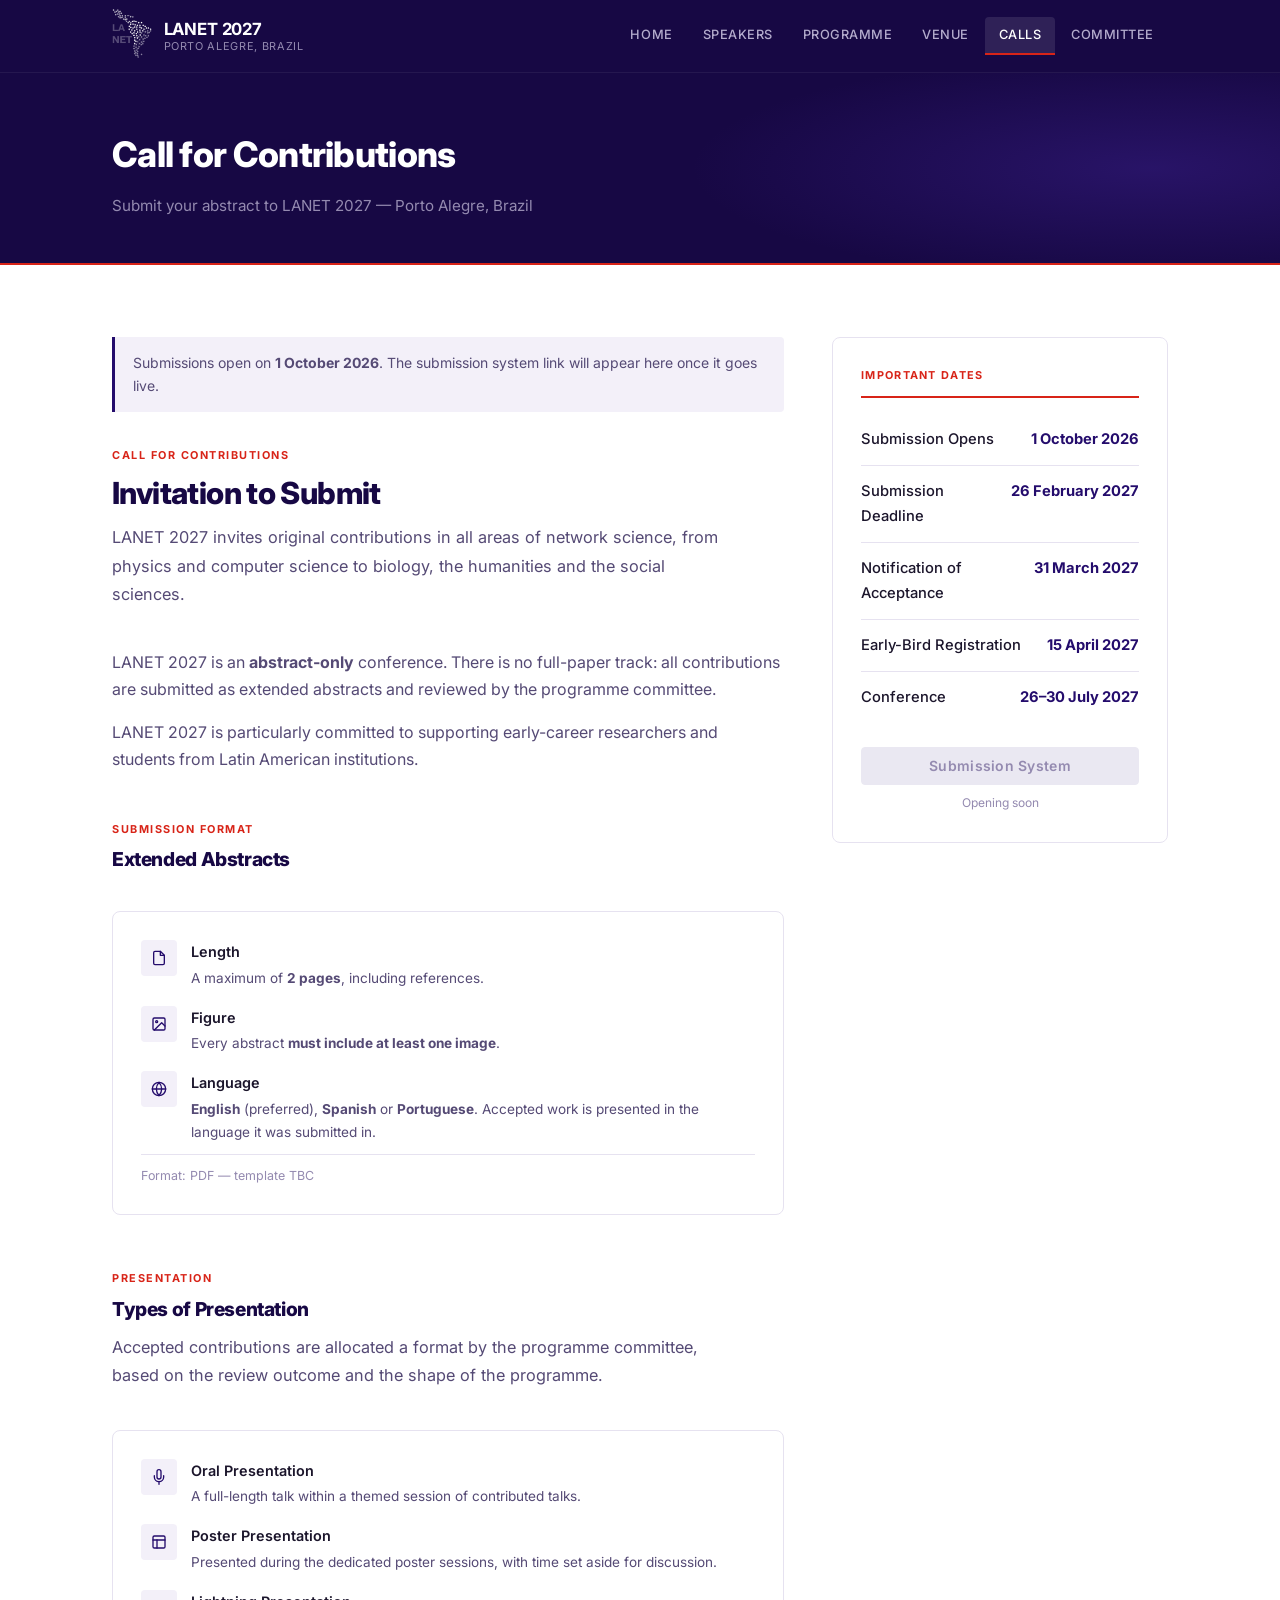
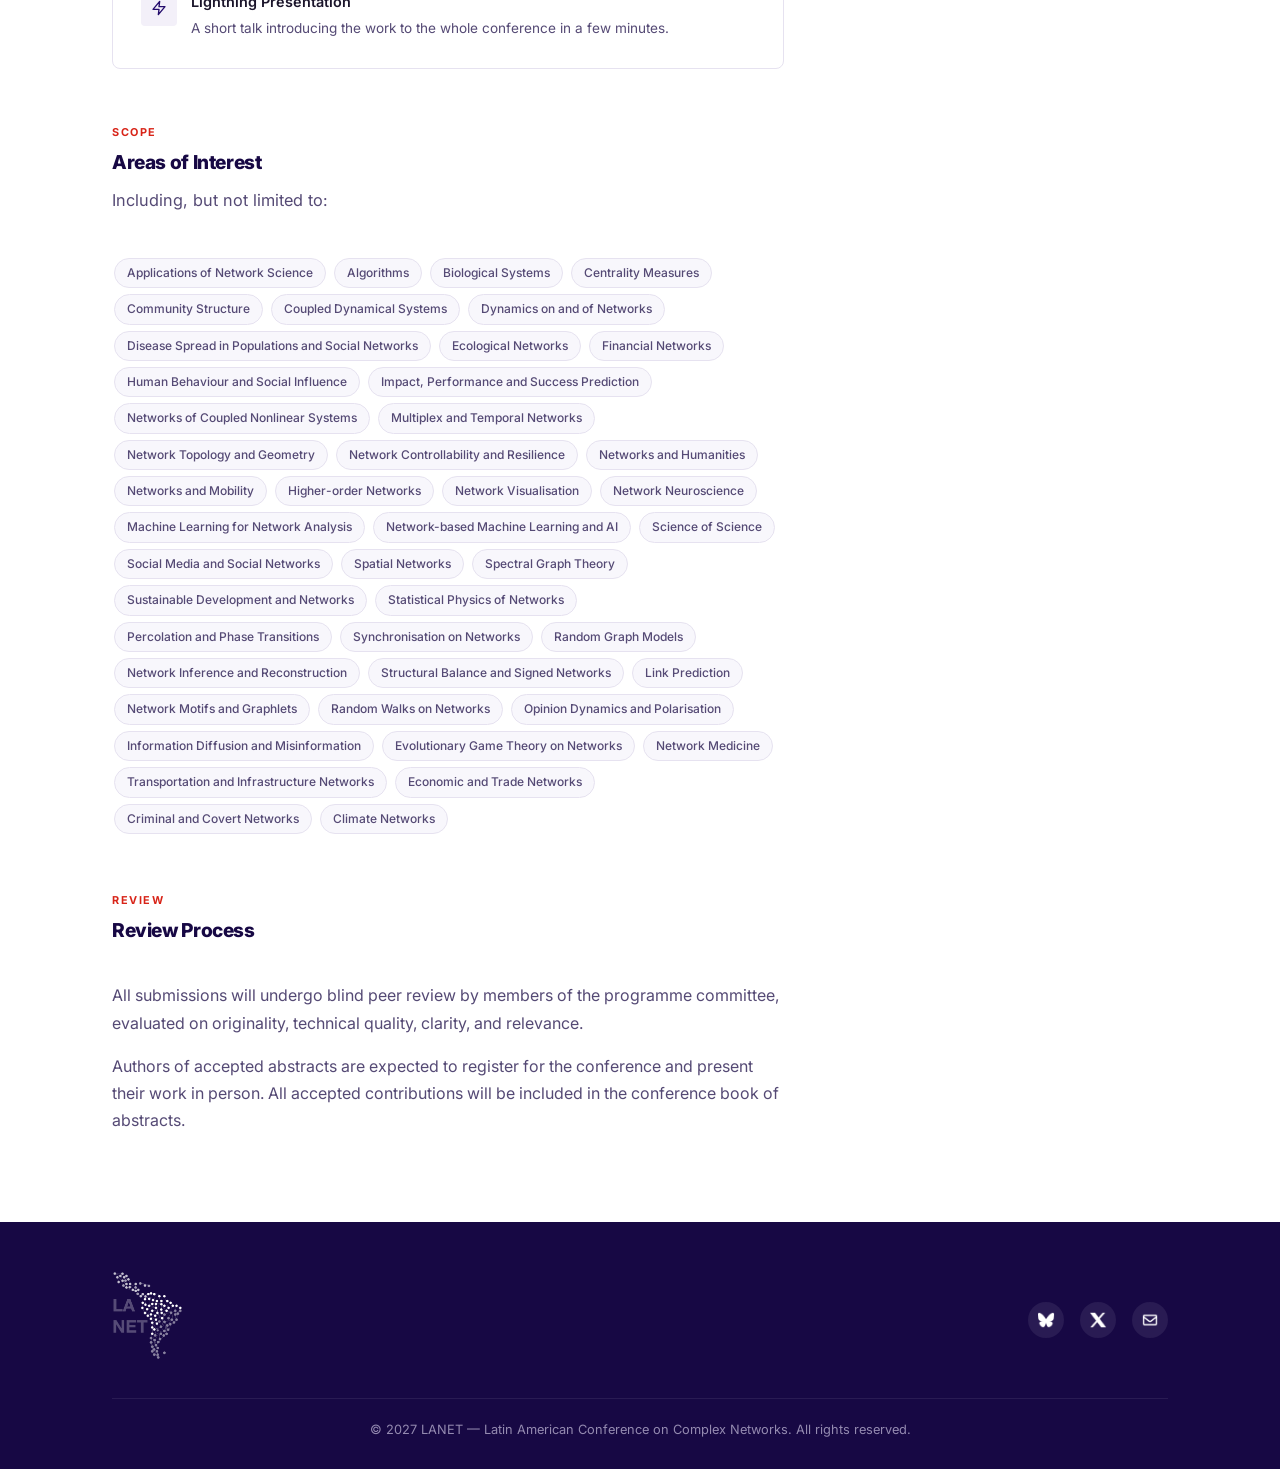
==== calls.html @ 5e00d2d7 "Home page spacing, italic CMT credit; drop the duplicate from calls - The About section-header left " ====
<!DOCTYPE html>
<html lang="en">
<head>
  <meta charset="UTF-8" />
  <meta name="viewport" content="width=device-width, initial-scale=1.0" />
  <title>Calls — LANET 2027</title>
  <link rel="stylesheet" href="style.css" />
</head>
<body>

  <header class="site-header">
    <div class="container">
      <nav class="nav-inner">
        <a href="index.html" class="nav-brand">
          <img src="logos/Lanet.png" alt="LANET" />
          <div class="nav-brand-text">
            <span class="nav-brand-title">LANET 2027</span>
            <span class="nav-brand-sub">Porto Alegre, Brazil</span>
          </div>
        </a>
        <button class="nav-toggle" aria-label="Open navigation">
          <span></span><span></span><span></span>
        </button>
        <ul class="nav-menu">
          <li><a href="index.html">Home</a></li>
          <li><a href="speakers.html">Speakers</a></li>
          <li><a href="program.html">Programme</a></li>
          <li><a href="venue.html">Venue</a></li>
          <li><a href="calls.html" class="active">Calls</a></li>
          <li><a href="committee.html">Committee</a></li>
        </ul>
      </nav>
    </div>
  </header>

  <div class="page-hero">
    <div class="container">
      <h1 class="page-hero-title">Call for Contributions</h1>
      <p class="page-hero-lead">Submit your abstract to LANET 2027 &mdash; Porto Alegre, Brazil</p>
    </div>
  </div>

  <section class="section">
    <div class="container">
      <div class="two-col-3">

        <!-- Main content -->
        <div>
          <div class="notice">
            Submissions open on <strong>1 October 2026</strong>. The submission system link will
            appear here once it goes live.
          </div>

          <div class="section-header">
            <span class="section-eyebrow">Call for Contributions</span>
            <h2 class="section-title">Invitation to Submit</h2>
            <p class="section-lead">
              LANET 2027 invites original contributions in all areas of network science, from
              physics and computer science to biology, the humanities and the social sciences.
            </p>
          </div>

          <p class="prose">
            LANET 2027 is an <strong>abstract-only</strong> conference. There is no full-paper
            track: all contributions are submitted as extended abstracts and reviewed by the
            programme committee.
          </p>
          <p class="prose" style="margin-bottom:40px;">
            LANET 2027 is particularly committed to supporting early-career researchers and
            students from Latin American institutions.
          </p>

          <div class="section-header">
            <span class="section-eyebrow">Submission Format</span>
            <h3 class="section-title section-title--md">Extended Abstracts</h3>
          </div>

          <div class="card" style="margin-bottom:48px;">
            <ul class="icon-list">
              <li>
                <div class="icon">
                  <svg xmlns="http://www.w3.org/2000/svg" viewBox="0 0 24 24" fill="none" stroke="currentColor" stroke-width="2" stroke-linecap="round" stroke-linejoin="round"><path d="M14 2H6a2 2 0 0 0-2 2v16a2 2 0 0 0 2 2h12a2 2 0 0 0 2-2V8z"/><polyline points="14 2 14 8 20 8"/></svg>
                </div>
                <div>
                  <div class="icon-label">Length</div>
                  <div class="icon-value">A maximum of <strong>2 pages</strong>, including references.</div>
                </div>
              </li>
              <li>
                <div class="icon">
                  <svg xmlns="http://www.w3.org/2000/svg" viewBox="0 0 24 24" fill="none" stroke="currentColor" stroke-width="2" stroke-linecap="round" stroke-linejoin="round"><rect x="3" y="3" width="18" height="18" rx="2"/><circle cx="8.5" cy="8.5" r="1.5"/><polyline points="21 15 16 10 5 21"/></svg>
                </div>
                <div>
                  <div class="icon-label">Figure</div>
                  <div class="icon-value">Every abstract <strong>must include at least one image</strong>.</div>
                </div>
              </li>
              <li>
                <div class="icon">
                  <svg xmlns="http://www.w3.org/2000/svg" viewBox="0 0 24 24" fill="none" stroke="currentColor" stroke-width="2" stroke-linecap="round" stroke-linejoin="round"><circle cx="12" cy="12" r="10"/><line x1="2" y1="12" x2="22" y2="12"/><path d="M12 2a15.3 15.3 0 0 1 4 10 15.3 15.3 0 0 1-4 10 15.3 15.3 0 0 1-4-10 15.3 15.3 0 0 1 4-10z"/></svg>
                </div>
                <div>
                  <div class="icon-label">Language</div>
                  <div class="icon-value">
                    <strong>English</strong> (preferred), <strong>Spanish</strong> or
                    <strong>Portuguese</strong>. Accepted work is presented in the language it
                    was submitted in.
                  </div>
                </div>
              </li>
            </ul>
            <div class="card-footer-note">Format: PDF &mdash; template TBC</div>
          </div>

          <div class="section-header">
            <span class="section-eyebrow">Presentation</span>
            <h3 class="section-title section-title--md">Types of Presentation</h3>
            <p class="section-lead">
              Accepted contributions are allocated a format by the programme committee, based on
              the review outcome and the shape of the programme.
            </p>
          </div>

          <div class="card" style="margin-bottom:48px;">
            <ul class="icon-list">
              <li>
                <div class="icon">
                  <svg xmlns="http://www.w3.org/2000/svg" viewBox="0 0 24 24" fill="none" stroke="currentColor" stroke-width="2" stroke-linecap="round" stroke-linejoin="round"><path d="M12 1a3 3 0 0 0-3 3v8a3 3 0 0 0 6 0V4a3 3 0 0 0-3-3z"/><path d="M19 10v2a7 7 0 0 1-14 0v-2"/><line x1="12" y1="19" x2="12" y2="23"/></svg>
                </div>
                <div>
                  <div class="icon-label">Oral Presentation</div>
                  <div class="icon-value">A full-length talk within a themed session of contributed talks.</div>
                </div>
              </li>
              <li>
                <div class="icon">
                  <svg xmlns="http://www.w3.org/2000/svg" viewBox="0 0 24 24" fill="none" stroke="currentColor" stroke-width="2" stroke-linecap="round" stroke-linejoin="round"><rect x="3" y="3" width="18" height="18" rx="2"/><line x1="3" y1="9" x2="21" y2="9"/><line x1="9" y1="21" x2="9" y2="9"/></svg>
                </div>
                <div>
                  <div class="icon-label">Poster Presentation</div>
                  <div class="icon-value">Presented during the dedicated poster sessions, with time set aside for discussion.</div>
                </div>
              </li>
              <li>
                <div class="icon">
                  <svg xmlns="http://www.w3.org/2000/svg" viewBox="0 0 24 24" fill="none" stroke="currentColor" stroke-width="2" stroke-linecap="round" stroke-linejoin="round"><polygon points="13 2 3 14 12 14 11 22 21 10 12 10 13 2"/></svg>
                </div>
                <div>
                  <div class="icon-label">Lightning Presentation</div>
                  <div class="icon-value">A short talk introducing the work to the whole conference in a few minutes.</div>
                </div>
              </li>
            </ul>
          </div>

          <div class="section-header">
            <span class="section-eyebrow">Scope</span>
            <h3 class="section-title section-title--md">Areas of Interest</h3>
            <p class="section-lead">Including, but not limited to:</p>
          </div>

          <div style="margin-bottom:48px;">
            <span class="tag">Applications of Network Science</span>
            <span class="tag">Algorithms</span>
            <span class="tag">Biological Systems</span>
            <span class="tag">Centrality Measures</span>
            <span class="tag">Community Structure</span>
            <span class="tag">Coupled Dynamical Systems</span>
            <span class="tag">Dynamics on and of Networks</span>
            <span class="tag">Disease Spread in Populations and Social Networks</span>
            <span class="tag">Ecological Networks</span>
            <span class="tag">Financial Networks</span>
            <span class="tag">Human Behaviour and Social Influence</span>
            <span class="tag">Impact, Performance and Success Prediction</span>
            <span class="tag">Networks of Coupled Nonlinear Systems</span>
            <span class="tag">Multiplex and Temporal Networks</span>
            <span class="tag">Network Topology and Geometry</span>
            <span class="tag">Network Controllability and Resilience</span>
            <span class="tag">Networks and Humanities</span>
            <span class="tag">Networks and Mobility</span>
            <span class="tag">Higher-order Networks</span>
            <span class="tag">Network Visualisation</span>
            <span class="tag">Network Neuroscience</span>
            <span class="tag">Machine Learning for Network Analysis</span>
            <span class="tag">Network-based Machine Learning and AI</span>
            <span class="tag">Science of Science</span>
            <span class="tag">Social Media and Social Networks</span>
            <span class="tag">Spatial Networks</span>
            <span class="tag">Spectral Graph Theory</span>
            <span class="tag">Sustainable Development and Networks</span>
            <span class="tag">Statistical Physics of Networks</span>
            <span class="tag">Percolation and Phase Transitions</span>
            <span class="tag">Synchronisation on Networks</span>
            <span class="tag">Random Graph Models</span>
            <span class="tag">Network Inference and Reconstruction</span>
            <span class="tag">Structural Balance and Signed Networks</span>
            <span class="tag">Link Prediction</span>
            <span class="tag">Network Motifs and Graphlets</span>
            <span class="tag">Random Walks on Networks</span>
            <span class="tag">Opinion Dynamics and Polarisation</span>
            <span class="tag">Information Diffusion and Misinformation</span>
            <span class="tag">Evolutionary Game Theory on Networks</span>
            <span class="tag">Network Medicine</span>
            <span class="tag">Transportation and Infrastructure Networks</span>
            <span class="tag">Economic and Trade Networks</span>
            <span class="tag">Criminal and Covert Networks</span>
            <span class="tag">Climate Networks</span>
          </div>

          <div class="section-header">
            <span class="section-eyebrow">Review</span>
            <h3 class="section-title section-title--md">Review Process</h3>
          </div>
          <p class="prose">
            All submissions will undergo blind peer review by members of the programme
            committee, evaluated on originality, technical quality, clarity, and relevance.
          </p>
          <p class="prose">
            Authors of accepted abstracts are expected to register for the conference and present
            their work in person. All accepted contributions will be included in the conference
            book of abstracts.
          </p>
        </div>

        <!-- Sticky sidebar -->
        <div>
          <div class="card sticky-card">
            <div style="font-size:0.68rem; font-weight:700; letter-spacing:0.12em; text-transform:uppercase; color:var(--red); margin-bottom:16px; padding-bottom:12px; border-bottom:2px solid var(--red);">Important Dates</div>
            <ul class="dates-list">
              <li>
                <span class="date-event">Submission Opens</span>
                <span class="date-val">1 October 2026</span>
              </li>
              <li>
                <span class="date-event">Submission Deadline</span>
                <span class="date-val">26 February 2027</span>
              </li>
              <li>
                <span class="date-event">Notification of Acceptance</span>
                <span class="date-val">31 March 2027</span>
              </li>
              <li>
                <span class="date-event">Early-Bird Registration</span>
                <span class="date-val">15 April 2027</span>
              </li>
              <li>
                <span class="date-event">Conference</span>
                <span class="date-val">26&ndash;30 July 2027</span>
              </li>
            </ul>
            <div style="margin-top:24px;">
              <a class="btn btn-disabled btn--full">Submission System</a>
              <p style="font-size:0.75rem; color:var(--grey-mid); text-align:center; margin-top:8px;">Opening soon</p>
            </div>
          </div>
        </div>

      </div>
    </div>
  </section>

  <footer class="site-footer">
    <div class="container">
      <div class="footer-grid">
        <div class="footer-brand">
          <img src="logos/Lanet.png" alt="LANET" />
        </div>
        <div class="footer-social">
          <a href="https://bsky.app/profile/lanetconference.bsky.social" aria-label="Bluesky" target="_blank" rel="noopener">
            <img src="socialmedia/bluesky-brands-solid.png" alt="Bluesky" />
          </a>
          <a href="https://x.com/LanetConference" aria-label="X" target="_blank" rel="noopener">
            <img src="socialmedia/x-brands-solid.png" alt="X" />
          </a>
          <a href="#" aria-label="Email" onclick="window.location='mailto:'+'lanet27'+'@biocomplexlab.org'; return false;">
            <img src="socialmedia/envelope-regular.png" alt="Email" />
          </a>
        </div>
      </div>
      <div class="footer-bottom">
        &copy; 2027 LANET &mdash; Latin American Conference on Complex Networks. All rights reserved.
      </div>
    </div>
  </footer>

  <script src="script.js"></script>

</body>
</html>
---- style.css ----
/* ============================================================
   LANET 2027 — Stylesheet
   Colour palette based on UFRGS official identity
   ============================================================ */

@import url('https://fonts.googleapis.com/css2?family=Inter:wght@300;400;500;600;700;800&display=swap');

/* ── Variables ─────────────────────────────────────────────── */
:root {
  --navy:        #240C6C;
  --navy-dark:   #170844;
  --navy-subtle: #F3F0F9;
  --red:         #D82418;
  --red-hover:   #B31E14;
  --white:       #FFFFFF;
  --off-white:   #F8F7FC;
  --border:      #E6E2F0;
  --grey-light:  #EAE8F2;
  --grey-mid:    #948AB0;
  --grey-text:   #554A75;
  --text:        #1B152B;

  --font: 'Inter', system-ui, -apple-system, sans-serif;

  --radius-sm: 4px;
  --radius:    8px;

  --shadow-sm: 0 1px 4px rgba(36, 12, 108, 0.08);
  --shadow:    0 2px 16px rgba(36, 12, 108, 0.10);
  --shadow-md: 0 6px 28px rgba(36, 12, 108, 0.14);

  --ease:     0.2s ease;
  --space-xl: 72px;
}

/* ── Reset ──────────────────────────────────────────────────── */
*, *::before, *::after { box-sizing: border-box; margin: 0; padding: 0; }
html { scroll-behavior: smooth; -webkit-text-size-adjust: 100%; }
body {
  font-family: var(--font);
  font-size: 16px;
  line-height: 1.7;
  color: var(--text);
  background: var(--white);
  -webkit-font-smoothing: antialiased;
}
img { max-width: 100%; display: block; }
a { color: var(--navy); text-decoration: none; transition: color var(--ease); }
a:hover { color: var(--red); }

/* ── Layout ─────────────────────────────────────────────────── */
.container {
  max-width: 1120px;
  margin: 0 auto;
  padding: 0 32px;
}

.section       { padding: var(--space-xl) 0; }
.section-alt   { background: var(--off-white); }

/* ── Navigation ─────────────────────────────────────────────── */
.site-header {
  background: var(--navy-dark);
  position: sticky;
  top: 0;
  z-index: 100;
  border-bottom: 1px solid rgba(255,255,255,0.06);
}

.nav-inner {
  display: flex;
  align-items: center;
  justify-content: space-between;
  height: 72px;
  position: relative;
}

.nav-brand {
  display: flex;
  align-items: center;
  gap: 12px;
  text-decoration: none;
  flex-shrink: 0;
}

.nav-brand img {
  height: 56px;
  width: auto;
  filter: brightness(0) invert(1);
}

.nav-brand-text { display: flex; flex-direction: column; line-height: 1.2; }

.nav-brand-title {
  font-size: 1.05rem;
  font-weight: 700;
  color: var(--white);
  letter-spacing: -0.01em;
}

.nav-brand-sub {
  font-size: 0.68rem;
  color: var(--grey-mid);
  letter-spacing: 0.06em;
  text-transform: uppercase;
}

.nav-menu {
  list-style: none;
  display: flex;
  gap: 2px;
}

.nav-menu a {
  display: block;
  padding: 7px 14px;
  font-size: 0.8rem;
  font-weight: 500;
  color: #B4ACCD;
  letter-spacing: 0.04em;
  text-transform: uppercase;
  border-radius: var(--radius-sm);
  transition: background var(--ease), color var(--ease);
}

.nav-menu a:hover { background: rgba(255,255,255,0.08); color: var(--white); }
.nav-menu a.active { background: rgba(255,255,255,0.10); color: var(--white); border-bottom: 2px solid var(--red); border-radius: var(--radius-sm) var(--radius-sm) 0 0; }

/* Hamburger */
.nav-toggle {
  display: none;
  flex-direction: column;
  justify-content: center;
  gap: 5px;
  cursor: pointer;
  padding: 8px;
  background: none;
  border: none;
  flex-shrink: 0;
}
.nav-toggle span {
  display: block;
  width: 22px;
  height: 2px;
  background: var(--white);
  border-radius: 2px;
  transition: transform 0.25s ease, opacity 0.25s ease;
}
.nav-toggle.open span:nth-child(1) { transform: translateY(7px) rotate(45deg); }
.nav-toggle.open span:nth-child(2) { opacity: 0; transform: scaleX(0); }
.nav-toggle.open span:nth-child(3) { transform: translateY(-7px) rotate(-45deg); }

/* ── Hero ───────────────────────────────────────────────────── */
.hero {
  background: var(--navy-dark);
  padding: 80px 0;
  position: relative;
  overflow: hidden;
}

.hero-bg {
  position: absolute;
  inset: 0;
  background:
    radial-gradient(ellipse 70% 60% at 80% 20%, rgba(80,46,184,0.35) 0%, transparent 60%),
    radial-gradient(ellipse 50% 50% at 20% 80%, rgba(216,36,24,0.12) 0%, transparent 55%);
  pointer-events: none;
}

.hero-content {
  position: relative;
  z-index: 1;
  display: flex;
  align-items: center;
  gap: 64px;
}

.hero-logo-col {
  flex-shrink: 0;
  display: flex;
  align-items: center;
  justify-content: center;
}

.hero-logo {
  height: 260px;
  width: auto;
  filter: brightness(0) invert(1);
  display: block;
}

/* ── Hero logo pulse overlay ─────────────────────────────────── */
.hero-logo-wrap {
  position: relative;
  display: inline-block;
  line-height: 0;
}

/* Positioned over Porto Alegre (30.0°S, 51.2°W) — snapped to the
   network node at that point on the map graphic. */
.hero-pulse {
  position: absolute;
  left:      79%;
  top:       59.6%;
  transform: translate(-50%, -50%);
  pointer-events: none;
}

.hero-pulse-dot {
  width:  10px;
  height: 10px;
  border-radius: 50%;
  background: var(--red);
  box-shadow: 0 0 8px 3px rgba(216,36,24,0.7);
  position: relative;
  z-index: 2;
}

.hero-pulse-ring {
  position: absolute;
  top: 50%; left: 50%;
  transform: translate(-50%, -50%);
  border-radius: 50%;
  border: 2px solid rgba(216,36,24,0.7);
  width: 10px; height: 10px;
  animation: hero-pulse-anim 2.2s ease-out infinite;
}

.hero-pulse-ring2 {
  position: absolute;
  top: 50%; left: 50%;
  transform: translate(-50%, -50%);
  border-radius: 50%;
  border: 1.5px solid rgba(216,36,24,0.5);
  width: 10px; height: 10px;
  animation: hero-pulse-anim 2.2s ease-out 1.1s infinite;
}

@keyframes hero-pulse-anim {
  0%   { width:  10px; height:  10px; opacity: 0.9; }
  100% { width:  64px; height:  64px; opacity: 0;   }
}

.hero-text-col {
  flex: 1;
  text-align: left;
}

.hero-badge {
  display: inline-block;
  border: 1px solid rgba(216,36,24,0.6);
  color: #ED8982;
  font-size: 0.72rem;
  font-weight: 600;
  letter-spacing: 0.14em;
  text-transform: uppercase;
  padding: 5px 18px;
  border-radius: 20px;
  margin-bottom: 24px;
}

.hero-title {
  font-size: clamp(1.75rem, 3.5vw, 2.6rem);
  font-weight: 800;
  color: var(--white);
  letter-spacing: -0.02em;
  line-height: 1.2;
  margin-bottom: 14px;
}

.hero-subtitle {
  font-size: 1.05rem;
  color: var(--grey-mid);
  margin-bottom: 32px;
  font-weight: 400;
}

.hero-meta {
  display: inline-flex;
  align-items: center;
  gap: 12px;
  background: rgba(255,255,255,0.06);
  border: 1px solid rgba(255,255,255,0.12);
  color: #D3CDE4;
  border-radius: 40px;
  padding: 11px 28px;
  font-size: 0.92rem;
  font-weight: 500;
  margin-bottom: 36px;
}

.hero-meta .dot { width: 5px; height: 5px; background: var(--red); border-radius: 50%; flex-shrink: 0; }
.hero-meta .tbc { font-size: 0.78rem; color: var(--grey-mid); font-style: italic; }

.hero-actions { display: flex; gap: 12px; flex-wrap: wrap; }

@media (max-width: 640px) {
  .hero-content { flex-direction: column; gap: 32px; text-align: center; }
  .hero-text-col { text-align: center; }
  .hero-logo { height: 160px; }
  .hero-actions { justify-content: center; }
  .hero-meta { flex-direction: column; gap: 6px; border-radius: var(--radius); padding: 14px 20px; }
  .hero-meta .dot { display: none; }
}

/* ── Buttons ─────────────────────────────────────────────────── */
.btn {
  display: inline-flex;
  align-items: center;
  gap: 8px;
  padding: 11px 28px;
  border-radius: var(--radius-sm);
  font-family: var(--font);
  font-weight: 600;
  font-size: 0.875rem;
  letter-spacing: 0.02em;
  transition: background var(--ease), transform var(--ease), box-shadow var(--ease), border-color var(--ease);
  cursor: pointer;
  border: 1.5px solid transparent;
  line-height: 1;
}

.btn-primary { background: var(--red); color: var(--white); border-color: var(--red); }
.btn-primary:hover {
  background: var(--red-hover);
  color: var(--white);
  border-color: var(--red-hover);
  transform: translateY(-1px);
  box-shadow: 0 4px 14px rgba(216,36,24,0.30);
}

.btn-outline { background: transparent; color: var(--white); border-color: rgba(255,255,255,0.28); }
.btn-outline:hover {
  background: rgba(255,255,255,0.08);
  border-color: rgba(255,255,255,0.55);
  color: var(--white);
}

.btn-disabled {
  background: var(--grey-light);
  color: var(--grey-mid);
  border-color: var(--grey-light);
  cursor: not-allowed;
  pointer-events: none;
}

/* ── Info bar ────────────────────────────────────────────────── */
.info-bar {
  background: var(--navy);
  padding: 36px 0;
}

.info-bar-grid {
  display: grid;
  grid-template-columns: repeat(5, 1fr);
  gap: 0;
}

.info-bar-item {
  text-align: center;
  padding: 0 20px;
  position: relative;
}

.info-bar-item + .info-bar-item::before {
  content: '';
  position: absolute;
  left: 0;
  top: 10%;
  height: 80%;
  width: 1px;
  background: rgba(255,255,255,0.12);
}

.info-bar-label {
  font-size: 0.65rem;
  text-transform: uppercase;
  letter-spacing: 0.12em;
  color: var(--grey-mid);
  margin-bottom: 6px;
  font-weight: 500;
}

.info-bar-value {
  font-size: 1rem;
  font-weight: 700;
  color: var(--white);
  letter-spacing: -0.01em;
}

.info-bar-value.pending { color: #957CDE; font-style: italic; font-weight: 500; }

/* ── Section headings ────────────────────────────────────────── */
.section-header { margin-bottom: 40px; }

.section-eyebrow {
  display: inline-block;
  font-size: 0.68rem;
  font-weight: 700;
  letter-spacing: 0.14em;
  text-transform: uppercase;
  color: var(--red);
  margin-bottom: 10px;
}

.section-title {
  font-size: clamp(1.4rem, 2.5vw, 1.9rem);
  font-weight: 800;
  color: var(--navy-dark);
  letter-spacing: -0.02em;
  line-height: 1.2;
  margin-bottom: 12px;
}

.section-lead {
  font-size: 1.02rem;
  color: var(--grey-text);
  max-width: 620px;
  line-height: 1.75;
}

/* ── Page hero (inner pages) ─────────────────────────────────── */
.page-hero {
  background: var(--navy-dark);
  padding: 52px 0 44px;
  border-bottom: 2px solid var(--red);
  position: relative;
  overflow: hidden;
}

.page-hero::after {
  content: '';
  position: absolute;
  inset: 0;
  background: radial-gradient(ellipse 60% 100% at 90% 50%, rgba(80,46,184,0.3) 0%, transparent 60%);
  pointer-events: none;
}

.page-hero .container { position: relative; z-index: 1; }

.page-hero-title {
  font-size: clamp(1.5rem, 3vw, 2.2rem);
  font-weight: 800;
  color: var(--white);
  letter-spacing: -0.02em;
  margin-bottom: 8px;
}

.page-hero-lead {
  font-size: 0.95rem;
  color: var(--grey-mid);
}

/* ── Cards ──────────────────────────────────────────────────── */
.card {
  background: var(--white);
  border: 1px solid var(--border);
  border-radius: var(--radius);
  padding: 28px;
  transition: box-shadow var(--ease), transform var(--ease);
}

.card:hover {
  box-shadow: var(--shadow-md);
  transform: translateY(-2px);
}

.card-grid   { display: grid; gap: 20px; }
.grid-3      { grid-template-columns: repeat(auto-fit, minmax(260px, 1fr)); }
.grid-4      { grid-template-columns: repeat(auto-fit, minmax(220px, 1fr)); }

/* ── Icon list items ─────────────────────────────────────────── */
.icon-list { list-style: none; display: flex; flex-direction: column; gap: 16px; }
.icon-list li { display: flex; align-items: flex-start; gap: 14px; }
.icon-list .icon {
  width: 36px;
  height: 36px;
  border-radius: var(--radius-sm);
  background: var(--navy-subtle);
  display: flex;
  align-items: center;
  justify-content: center;
  flex-shrink: 0;
  color: var(--navy);
}
.icon-list .icon svg { width: 16px; height: 16px; }
.icon-list .icon-label { font-weight: 600; color: var(--text); font-size: 0.9rem; margin-bottom: 2px; }
.icon-list .icon-value { font-size: 0.85rem; color: var(--grey-text); }

/* ── Speaker cards ──────────────────────────────────────────── */
.speaker-card {
  background: var(--white);
  border: 1px solid var(--border);
  border-radius: var(--radius);
  overflow: hidden;
  transition: box-shadow var(--ease), transform var(--ease);
}
.speaker-card:hover { box-shadow: var(--shadow-md); transform: translateY(-2px); }

.speaker-photo {
  width: 140px;
  height: 140px;
  border-radius: 50%;
  object-fit: cover;
  object-position: center top;
  display: block;
  margin: 28px auto 0;
  border: 3px solid var(--navy);
}

.speaker-photo-placeholder {
  width: 140px;
  height: 140px;
  border-radius: 50%;
  background: var(--off-white);
  display: flex;
  align-items: center;
  justify-content: center;
  color: var(--border);
  margin: 28px auto 0;
  border: 3px dashed var(--border);
}

.speaker-photo-placeholder svg { width: 56px; height: 56px; }

.speaker-body { padding: 20px; text-align: center; }
.speaker-name { font-size: 1rem; font-weight: 700; color: var(--navy-dark); margin-bottom: 3px; }
.speaker-affil { font-size: 0.82rem; color: var(--grey-text); margin-bottom: 8px; }
.speaker-talk { font-size: 0.82rem; color: var(--grey-mid); font-style: italic; }

/* ── Committee cards ─────────────────────────────────────────── */
.committee-grid {
  display: grid;
  grid-template-columns: repeat(auto-fit, minmax(400px, 1fr));
  gap: 20px;
}

.committee-card {
  display: flex;
  align-items: center;
  gap: 20px;
  background: var(--white);
  border: 1px solid var(--border);
  border-radius: var(--radius);
  padding: 20px 24px;
  transition: box-shadow var(--ease);
}
.committee-card:hover { box-shadow: var(--shadow); }

/* General Co-Chairs — tinted panel with a red accent edge */
.committee-card--featured {
  background: var(--navy-subtle);
  border-color: var(--grey-light);
  border-left: 4px solid var(--red);
  box-shadow: var(--shadow-sm);
}
.committee-card--featured:hover { box-shadow: var(--shadow-md); }
.committee-card--featured .committee-name { font-size: 1.1rem; }

.committee-photo {
  width: 100px;
  height: 100px;
  border-radius: 50%;
  object-fit: cover;
  object-position: center top;
  flex-shrink: 0;
  border: 3px solid var(--navy);
}

.committee-role {
  font-size: 0.68rem;
  font-weight: 700;
  letter-spacing: 0.1em;
  text-transform: uppercase;
  color: var(--red);
  margin-bottom: 3px;
}
.committee-name { font-size: 1rem; font-weight: 700; color: var(--navy-dark); margin-bottom: 3px; }
.committee-affil { font-size: 0.83rem; color: var(--grey-text); line-height: 1.5; }

/* ── Programme at a glance (proportional timetable) ──────────── */
.tt-wrap { overflow-x: auto; margin-bottom: 48px; padding-bottom: 4px; }
.tt {
  display: grid;
  /* time axis + five days, each split in two so parallel sessions sit
     side by side within their day */
  grid-template-columns: 58px repeat(10, minmax(84px, 1fr));
  grid-auto-rows: 42px;            /* one row = 30 minutes */
  gap: 3px;
  min-width: 940px;
}
.tt-corner { grid-column: 1; grid-row: 1; }
.tt-head {
  grid-row: 1;
  background: var(--navy);
  color: var(--white);
  border-radius: var(--radius-sm);
  padding: 7px 10px;
  font-weight: 700;
  font-size: 0.8rem;
  display: flex;
  flex-direction: column;
  justify-content: center;
  line-height: 1.25;
}
.tt-head span {
  font-weight: 400; font-size: 0.68rem; color: var(--grey-light);
  text-transform: uppercase; letter-spacing: 0.04em;
}
.tt-time {
  grid-column: 1;
  font-size: 0.72rem;
  font-weight: 600;
  color: var(--grey-mid);
  border-top: 1px solid var(--border);
  padding-top: 2px;
}
.tt-slot {
  background: var(--white);
  border: 1px solid var(--border);
  border-left: 3px solid var(--grey-mid);
  border-radius: var(--radius-sm);
  padding: 5px 8px;
  overflow: hidden;
  min-width: 0;
}
.tt-name  { font-size: 0.76rem; font-weight: 700; color: var(--navy-dark); line-height: 1.2; }
/* Tight leading: these inherit the body's 1.7, which overflows a 30-min block. */
.tt-room  { font-size: 0.66rem; color: var(--grey-mid);  line-height: 1.3; }
.tt-chair { font-size: 0.66rem; color: var(--grey-text); line-height: 1.3; }

/* Session type carried by the left edge colour. */
.tt-slot--invited     { border-left-color: var(--navy); background: var(--navy-subtle); }
.tt-slot--contributed { border-left-color: #4A9B6E; }
.tt-slot--lightning   { border-left-color: #D9A21B; }
.tt-slot--poster      { border-left-color: var(--red); }
.tt-slot--tutorial    { border-left-color: #7A6BB5; }
.tt-slot--ceremony    { border-left-color: var(--grey-mid); background: var(--off-white); }
.tt-slot--social      { border-left-color: var(--grey-light); background: var(--off-white); }
.tt-slot--break {
  border-left-color: var(--grey-light);
  background: var(--off-white);
  border-style: dashed;
  display: flex; align-items: center;
}
.tt-slot--break .tt-name { font-weight: 500; font-size: 0.7rem; color: var(--grey-mid); }
/* A 30-minute block has room for two lines only; those are all plenary,
   which the legend already states, so the room line is dropped. */
.tt-slot--short .tt-room { display: none; }

.glance-legend {
  display: flex; flex-wrap: wrap; gap: 14px;
  margin-bottom: 16px; font-size: 0.75rem; color: var(--grey-text);
}
.glance-legend span { display: flex; align-items: center; gap: 6px; }
.glance-legend i { width: 12px; height: 12px; border-radius: 3px; display: inline-block; font-style: normal; }

/* ── Programme table ─────────────────────────────────────────── */
.prog-table { width: 100%; border-collapse: collapse; font-size: 0.9rem; }
.prog-table thead th {
  background: var(--navy);
  color: var(--white);
  padding: 12px 16px;
  text-align: left;
  font-weight: 600;
  font-size: 0.8rem;
  text-transform: uppercase;
  letter-spacing: 0.05em;
}
.prog-table tbody td {
  padding: 12px 16px;
  border-bottom: 1px solid var(--border);
  vertical-align: top;
}
.prog-table tbody tr:last-child td { border-bottom: none; }
.prog-table tbody tr:hover td { background: var(--off-white); }
.time-col { font-weight: 600; color: var(--navy); white-space: nowrap; width: 130px; }
.chair-col { white-space: nowrap; color: var(--grey-text); width: 90px; }
.room-col  { white-space: nowrap; color: var(--grey-text); width: 110px; }
/* The two halves of a parallel slot share a start time, which reads as a typo
   without a cue; a left edge marks them as one slot running in two rooms. */
.parallel-row td:first-child { border-left: 3px solid var(--grey-mid); }

/* ── Day navigation bar ─────────────────────────────────────── */
.day-nav {
  display: flex;
  gap: 8px;
  flex-wrap: wrap;
  margin-bottom: 36px;
  padding: 16px;
  background: var(--off-white);
  border: 1px solid var(--border);
  border-radius: var(--radius);
}
.day-nav-btn {
  display: flex;
  flex-direction: column;
  align-items: center;
  flex: 1;
  min-width: 80px;
  padding: 10px 12px;
  border-radius: var(--radius-sm);
  border: 1px solid var(--border);
  background: var(--white);
  color: var(--navy-dark);
  font-weight: 700;
  font-size: 0.9rem;
  text-decoration: none;
  transition: background var(--ease), border-color var(--ease), color var(--ease);
  line-height: 1.2;
}
.day-nav-btn span {
  font-size: 0.72rem;
  font-weight: 400;
  color: var(--grey-mid);
  margin-top: 2px;
}
.day-nav-btn:hover {
  background: var(--navy);
  border-color: var(--navy);
  color: var(--white);
}
.day-nav-btn:hover span { color: rgba(255,255,255,0.7); }

.day-header {
  display: flex;
  align-items: center;
  gap: 16px;
  margin: 40px 0 14px;
}
.day-header h3 {
  font-size: 1.05rem;
  font-weight: 700;
  color: var(--navy-dark);
  letter-spacing: -0.01em;
}
.day-header::after {
  content: '';
  flex: 1;
  height: 1px;
  background: var(--border);
}
.day-tag {
  font-size: 0.7rem;
  font-weight: 600;
  letter-spacing: 0.1em;
  text-transform: uppercase;
  color: var(--red);
  background: rgba(216,36,24,0.08);
  padding: 3px 10px;
  border-radius: 20px;
  white-space: nowrap;
}

/* ── Important dates ─────────────────────────────────────────── */
.dates-list { list-style: none; }
.dates-list li {
  display: flex;
  justify-content: space-between;
  align-items: baseline;
  gap: 16px;
  padding: 13px 0;
  border-bottom: 1px solid var(--border);
  font-size: 0.92rem;
}
.dates-list li:last-child { border-bottom: none; }
.date-event { color: var(--text); font-weight: 500; }
.date-val { font-weight: 700; color: var(--navy); white-space: nowrap; }
.date-val.tbc { color: var(--grey-mid); font-weight: 500; font-style: italic; }

/* ── Notice / alert box ──────────────────────────────────────── */
.notice {
  background: var(--navy-subtle);
  border-left: 3px solid var(--navy);
  padding: 14px 18px;
  border-radius: 0 var(--radius-sm) var(--radius-sm) 0;
  font-size: 0.875rem;
  color: var(--grey-text);
  margin-bottom: 28px;
}

/* ── Tags ────────────────────────────────────────────────────── */
.tag {
  display: inline-block;
  background: var(--off-white);
  border: 1px solid var(--border);
  color: var(--grey-text);
  font-size: 0.75rem;
  font-weight: 500;
  padding: 4px 12px;
  border-radius: 20px;
  margin: 3px 2px;
}

/* ── Two-col layout ──────────────────────────────────────────── */
.two-col   { display: grid; grid-template-columns: 1fr 1fr; gap: 56px; align-items: start; }
.two-col-3 { display: grid; grid-template-columns: 2fr 1fr; gap: 48px; align-items: start; }

/* ── Host institutions ───────────────────────────────────────── */
.host-row {
  display: flex;
  flex-wrap: wrap;
  gap: 48px;
  align-items: center;
  justify-content: center;
  margin-top: 36px;
}
.host-item { text-align: center; }
.host-item img {
  height: 88px;
  width: auto;
  margin: 0 auto 10px;
  opacity: 0.85;
  transition: opacity var(--ease);
}
.host-item img:hover { opacity: 1; }
.host-item span { display: block; font-size: 0.8rem; color: var(--grey-text); max-width: 220px; }

/* ── Sticky sidebar card ─────────────────────────────────────── */
.sticky-card { position: sticky; top: 80px; }

/* ── Board list ──────────────────────────────────────────────── */
.board-list {
  list-style: none;
  columns: 2;
  column-gap: 48px;
  max-width: 860px;
}

.board-list li {
  display: flex;
  flex-direction: column;
  padding: 10px 0;
  border-bottom: 1px solid var(--border);
  break-inside: avoid;
}

.board-name {
  font-weight: 600;
  font-size: 0.95rem;
  color: var(--navy-dark);
}

.board-affil {
  font-size: 0.82rem;
  color: var(--grey-text);
}

@media (max-width: 640px) {
  .board-list { columns: 1; }
}

/* ── Divider ─────────────────────────────────────────────────── */
.divider {
  height: 1px;
  background: var(--border);
  margin: 32px 0;
}

/* ── Footer ──────────────────────────────────────────────────── */
.site-footer {
  background: var(--navy-dark);
  color: var(--grey-mid);
  padding: 48px 0 28px;
}

.footer-grid {
  display: flex;
  flex-direction: row;
  align-items: center;
  justify-content: space-between;
  margin-bottom: 28px;
  gap: 32px;
}

.footer-brand img {
  height: 100px;
  width: auto;
  filter: brightness(0) invert(1);
}

.footer-social {
  display: flex;
  gap: 16px;
  align-items: center;
  justify-content: flex-end;
  margin-bottom: 0;
}

.footer-social a {
  display: flex;
  align-items: center;
  justify-content: center;
  width: 36px;
  height: 36px;
  border-radius: 50%;
  background: rgba(255,255,255,0.08);
  transition: background var(--ease);
}

.footer-social a:hover { background: rgba(255,255,255,0.18); }

.footer-social img {
  width: 18px;
  height: 18px;
  object-fit: contain;
  filter: brightness(0) invert(1);
}

.footer-bottom {
  border-top: 1px solid rgba(255,255,255,0.08);
  padding-top: 20px;
  text-align: center;
  font-size: 0.8rem;
}

/* ── Utilities ───────────────────────────────────────────────── */
.text-center { text-align: center; }

/* ── Responsive ──────────────────────────────────────────────── */

/* ── Card feature icon ───────────────────────────────────────── */
.card-icon {
  width: 40px;
  height: 40px;
  background: var(--navy-subtle);
  border-radius: var(--radius-sm);
  display: flex;
  align-items: center;
  justify-content: center;
  margin-bottom: 14px;
  color: var(--navy);
}
.card-icon svg { width: 20px; height: 20px; }

.card-h3 { font-size: 0.95rem; font-weight: 700; color: var(--navy-dark); margin-bottom: 8px; }
.card-p  { font-size: 0.875rem; color: var(--grey-text); }

/* ── Prose body text ─────────────────────────────────────────── */
.prose    { color: var(--grey-text); margin-bottom: 16px; }
.prose-lg { color: var(--grey-text); margin-bottom: 32px; }

/* ── Section-header modifiers ────────────────────────────────── */
.section-header--tight  { margin-bottom: 20px; }
.section-header--center { text-align: center; }

/* ── Service credit / acknowledgement note ───────────────────── */
.credit-note {
  font-style: italic;
  font-size: 0.82rem;
  line-height: 1.6;
  color: var(--grey-mid);
  margin-top: 24px;
}

/* ── Section-title size modifiers ────────────────────────────── */
.section-title--sm { font-size: 1.1rem; }
.section-title--md { font-size: 1.2rem; }

/* ── Button modifiers ────────────────────────────────────────── */
.btn--full { width: 100%; text-align: center; display: block; }

/* ── Card footer note (e.g. format line in submission cards) ─── */
.card-footer-note {
  font-size: 0.78rem;
  color: var(--grey-mid);
  border-top: 1px solid var(--border);
  padding-top: 10px;
  margin-top: 10px;
}

/* ── Previous-edition cards ──────────────────────────────────── */
.edition-label { font-size: 0.68rem; font-weight: 700; letter-spacing: 0.1em; text-transform: uppercase; color: var(--red); margin-bottom: 6px; }
.edition-year  { font-weight: 700; font-size: 1.1rem; color: var(--navy-dark); margin-bottom: 4px; }
.edition-city  { font-size: 0.875rem; color: var(--grey-text); }

/* ── Restaurant / venue listing ──────────────────────────────── */
.restaurant-type {
  font-size: 0.68rem;
  font-weight: 700;
  letter-spacing: 0.1em;
  text-transform: uppercase;
  color: var(--red);
  margin-bottom: 8px;
}
.restaurant-name { font-size: 0.95rem; font-weight: 700; color: var(--navy-dark); margin-bottom: 6px; }
.restaurant-desc { font-size: 0.82rem; color: var(--grey-text); margin-bottom: 10px; }
.restaurant-addr { font-size: 0.78rem; color: var(--grey-mid); }
.restaurant-addr svg { vertical-align: -2px; margin-right: 4px; }

/* ── Maps (Leaflet + CARTO Positron, fed from data/restaurants.json) ── */
.map-wrap { margin-top: 40px; margin-bottom: 32px; }
.site-map {
  height: 420px;
  border-radius: var(--radius);
  border: 1px solid var(--border);
  background: var(--off-white);
}
.map-note {
  font-size: 0.78rem;
  color: var(--grey-mid);
  margin-top: 8px;
}
.leaflet-container { font-family: var(--font); }
.leaflet-popup-content { font-size: 0.82rem; line-height: 1.5; color: var(--grey-text); }
.leaflet-popup-content strong { color: var(--navy-dark); }

.restaurant-walk {
  font-size: 0.75rem;
  font-weight: 600;
  color: var(--navy);
  margin-top: 8px;
}

/* ── CTA box ─────────────────────────────────────────────────── */
.cta-box {
  margin-top: 48px;
  padding: 40px 32px;
  background: var(--off-white);
  border-radius: var(--radius);
  border: 1px solid var(--border);
  text-align: center;
}
.cta-box h3 {
  font-size: 1.2rem;
  font-weight: 700;
  color: var(--navy-dark);
  letter-spacing: -0.01em;
  margin: 10px 0 12px;
}
.cta-box p {
  color: var(--grey-text);
  margin-bottom: 24px;
  max-width: 480px;
  margin-left: auto;
  margin-right: auto;
}

/* ── Day header date ─────────────────────────────────────────── */
.day-date { color: var(--grey-mid); font-style: italic; }

/* ── Inline name link ────────────────────────────────────────── */
.name-link { color: var(--navy-dark); text-decoration: none; border-bottom: 1px solid var(--border); }
.name-link:hover { color: var(--red); border-bottom-color: var(--red); }

/* Tablet */
@media (max-width: 900px) {
  .two-col   { grid-template-columns: 1fr; gap: 36px; }
  .two-col-3 { grid-template-columns: 1fr; gap: 32px; }
  .info-bar-grid { grid-template-columns: repeat(3, 1fr); gap: 24px; }
  .info-bar-item + .info-bar-item::before { display: none; }
  .footer-grid { flex-direction: row; }
  .sticky-card { position: static; }
}

/* Mobile */
@media (max-width: 640px) {
  :root { --space-xl: 48px; }

  .container { padding: 0 20px; }

  /* Nav */
  .nav-brand-text  { display: none; }
  .nav-toggle      { display: flex; }

  .nav-menu {
    display: none;
    position: absolute;
    top: 100%;
    left: 0;
    right: 0;
    background: #120830;
    flex-direction: column;
    border-top: 2px solid var(--red);
    padding: 8px 0 16px;
    gap: 0;
    box-shadow: 0 8px 24px rgba(0,0,0,0.3);
  }
  .nav-menu.open   { display: flex; }
  .nav-menu li     { width: 100%; }
  .nav-menu a {
    display: block;
    padding: 12px 24px;
    border-radius: 0;
    font-size: 0.85rem;
    border-bottom: none;
  }
  .nav-menu a.active {
    border-bottom: none;
    border-left: 3px solid var(--red);
    border-radius: 0;
    padding-left: 21px;
  }

  /* Hero */
  .hero { padding: 60px 0 56px; }
  .hero-logo { height: 80px; }
  .hero-meta { flex-direction: column; gap: 6px; border-radius: var(--radius); padding: 14px 20px; }
  .hero-meta .dot { display: none; }

  /* Info bar */
  .info-bar-grid { grid-template-columns: repeat(2, 1fr); gap: 20px; }

  /* Grids */
  .grid-3 { grid-template-columns: 1fr; }
  .grid-4 { grid-template-columns: 1fr 1fr; }
  .committee-grid { grid-template-columns: 1fr; }

  /* Committee card */
  .committee-card { flex-direction: column; text-align: center; }

  /* Footer */
  .footer-grid { flex-direction: column; align-items: center; gap: 20px; }
  .footer-brand img { height: 72px; }
  .footer-social { justify-content: center; }

  /* Programme table */
  .prog-table thead { display: none; }
  .prog-table tbody td { display: block; padding: 6px 12px; border-bottom: none; }
  .prog-table tbody tr { border-bottom: 1px solid var(--border); display: block; padding: 10px 0; }
  .time-col { width: auto; }
  /* The header is hidden when the table stacks, so label the chair inline
     and drop the cell entirely on rows that have no chair. */
  .chair-col, .room-col { width: auto; }
  .chair-col::before { content: "Chair: "; color: var(--grey-mid); }
  .room-col::before  { content: "Room: ";  color: var(--grey-mid); }
  /* Needs to out-specify `.prog-table tbody td { display: block }` above. */
  .prog-table tbody td.chair-col--none,
  .prog-table tbody td.room-col--none { display: none; }
  .parallel-row td:first-child { border-left: none; }

  /* Dates list */
  .dates-list li { flex-direction: column; gap: 2px; }
}
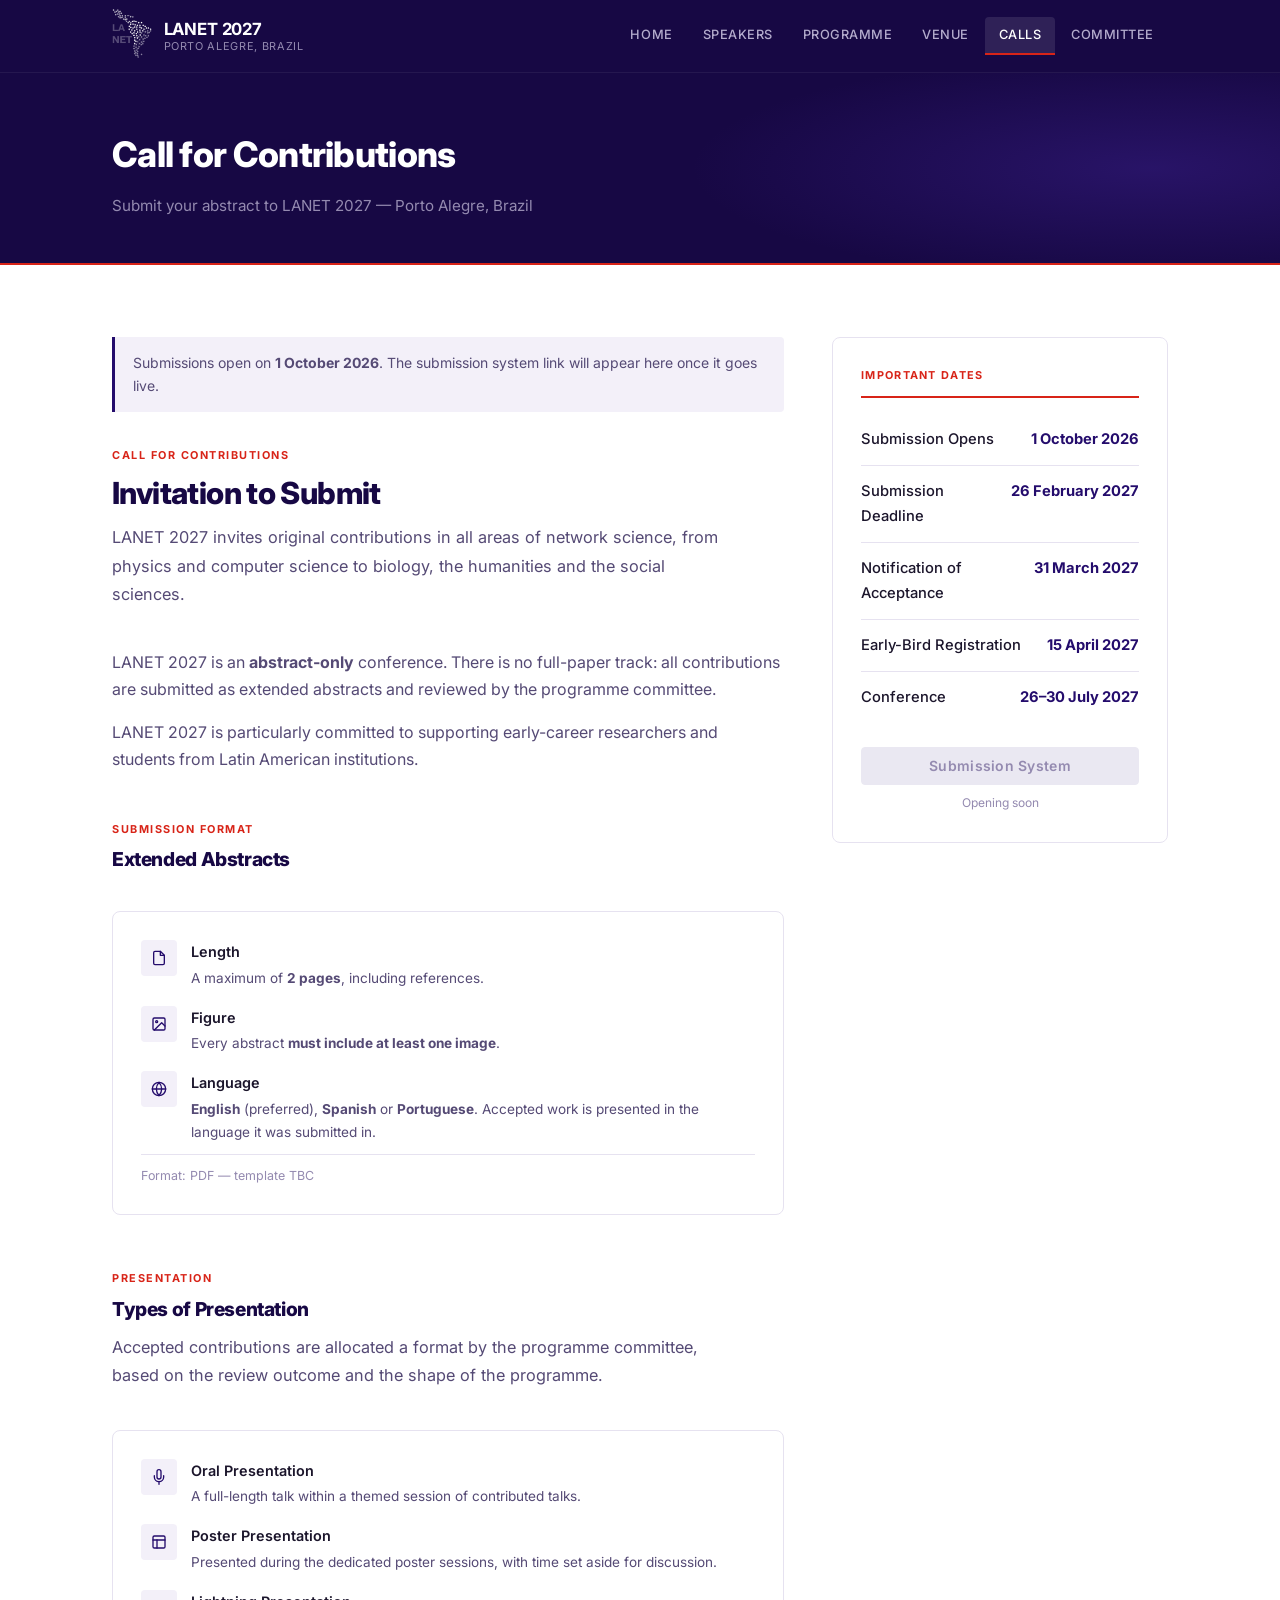
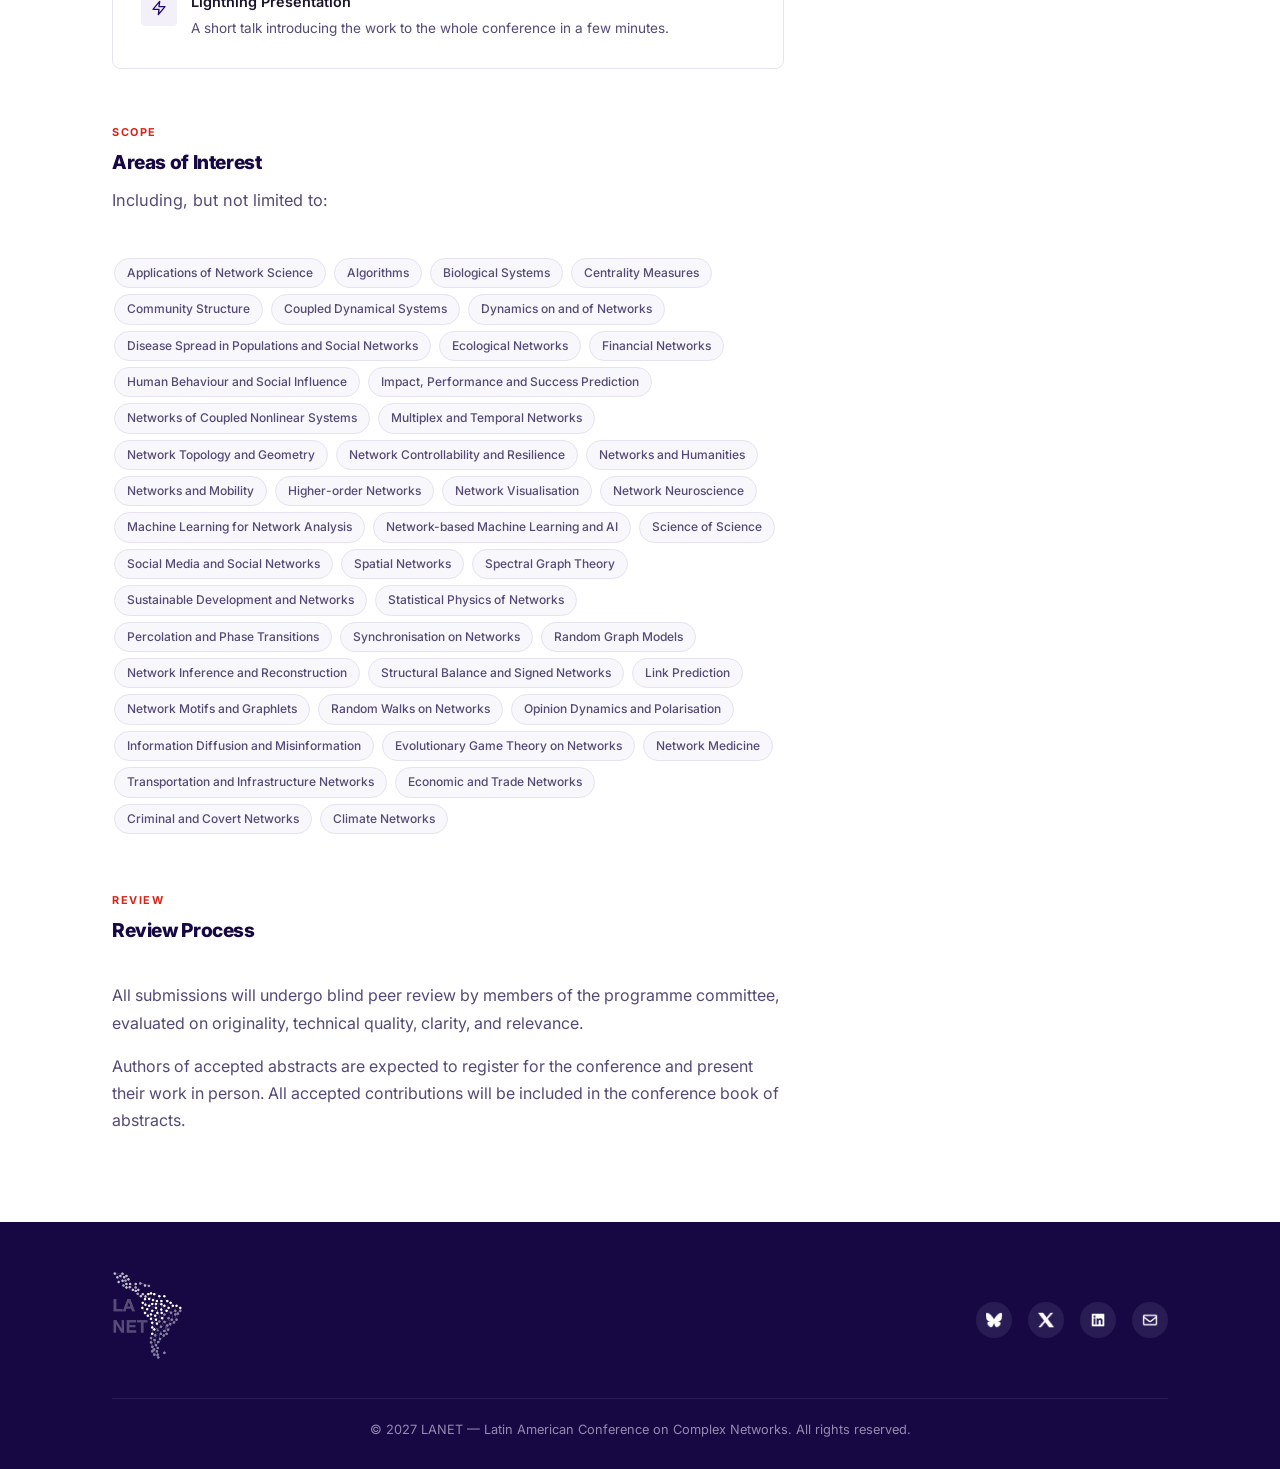
==== commit c8dd94a8: "Add LinkedIn icon; consolidate all icons into Icons/ - LinkedIn added to the footer of all six pages" ====
--- a/calls.html
+++ b/calls.html
@@ -267,13 +267,16 @@
         </div>
         <div class="footer-social">
           <a href="https://bsky.app/profile/lanetconference.bsky.social" aria-label="Bluesky" target="_blank" rel="noopener">
-            <img src="socialmedia/bluesky-brands-solid.png" alt="Bluesky" />
+            <img src="Icons/bluesky-brands-solid.png" alt="Bluesky" />
           </a>
           <a href="https://x.com/LanetConference" aria-label="X" target="_blank" rel="noopener">
-            <img src="socialmedia/x-brands-solid.png" alt="X" />
+            <img src="Icons/x-brands-solid.png" alt="X" />
+          </a>
+          <a href="https://www.linkedin.com/company/144654992/" aria-label="LinkedIn" target="_blank" rel="noopener">
+            <img src="Icons/linkedin-brands-solid.png" alt="LinkedIn" />
           </a>
           <a href="#" aria-label="Email" onclick="window.location='mailto:'+'lanet27'+'@biocomplexlab.org'; return false;">
-            <img src="socialmedia/envelope-regular.png" alt="Email" />
+            <img src="Icons/envelope-regular.png" alt="Email" />
           </a>
         </div>
       </div>
--- a/style.css
+++ b/style.css
@@ -630,7 +630,7 @@
 .tt-chair { font-size: 0.66rem; color: var(--grey-text); line-height: 1.3; }
 
 /* Session type carried by the left edge colour. */
-.tt-slot--invited     { border-left-color: var(--navy); background: var(--navy-subtle); }
+.tt-slot--keynote     { border-left-color: var(--navy); background: var(--navy-subtle); }
 .tt-slot--contributed { border-left-color: #4A9B6E; }
 .tt-slot--lightning   { border-left-color: #D9A21B; }
 .tt-slot--poster      { border-left-color: var(--red); }
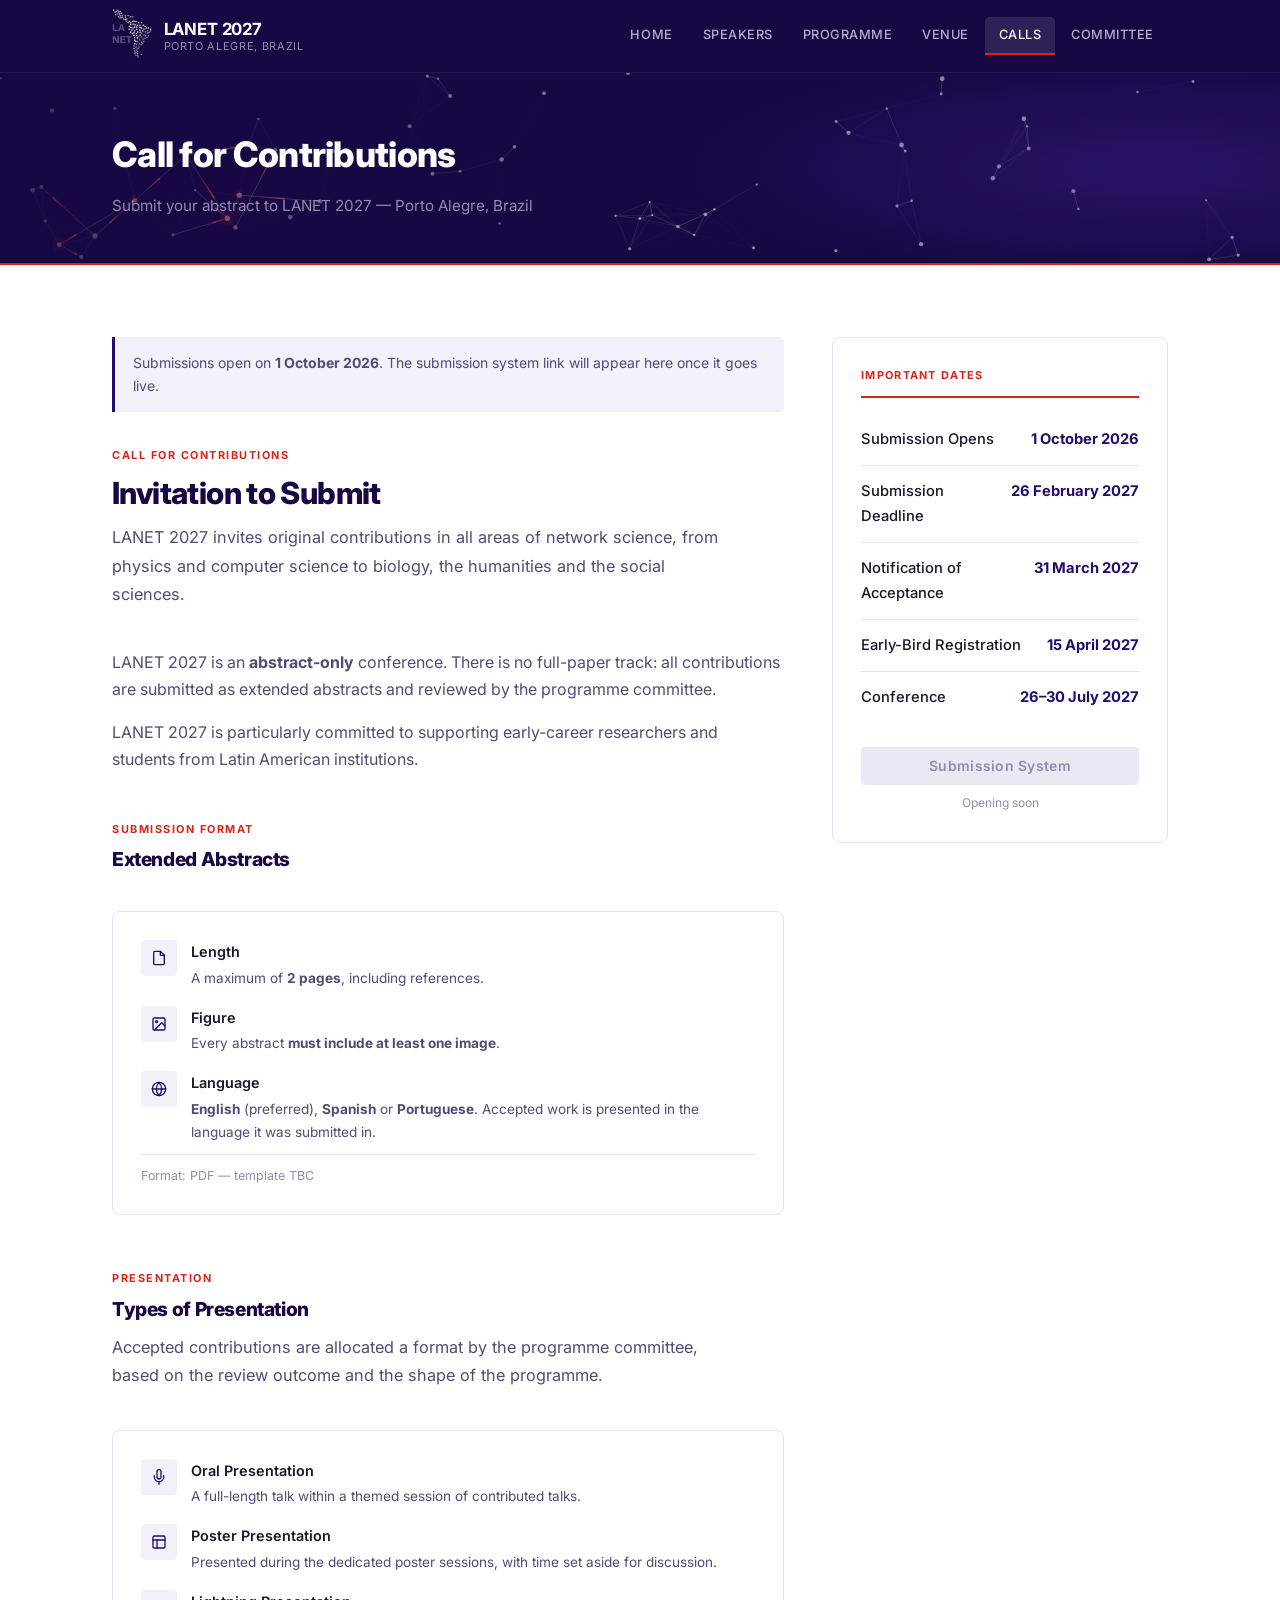
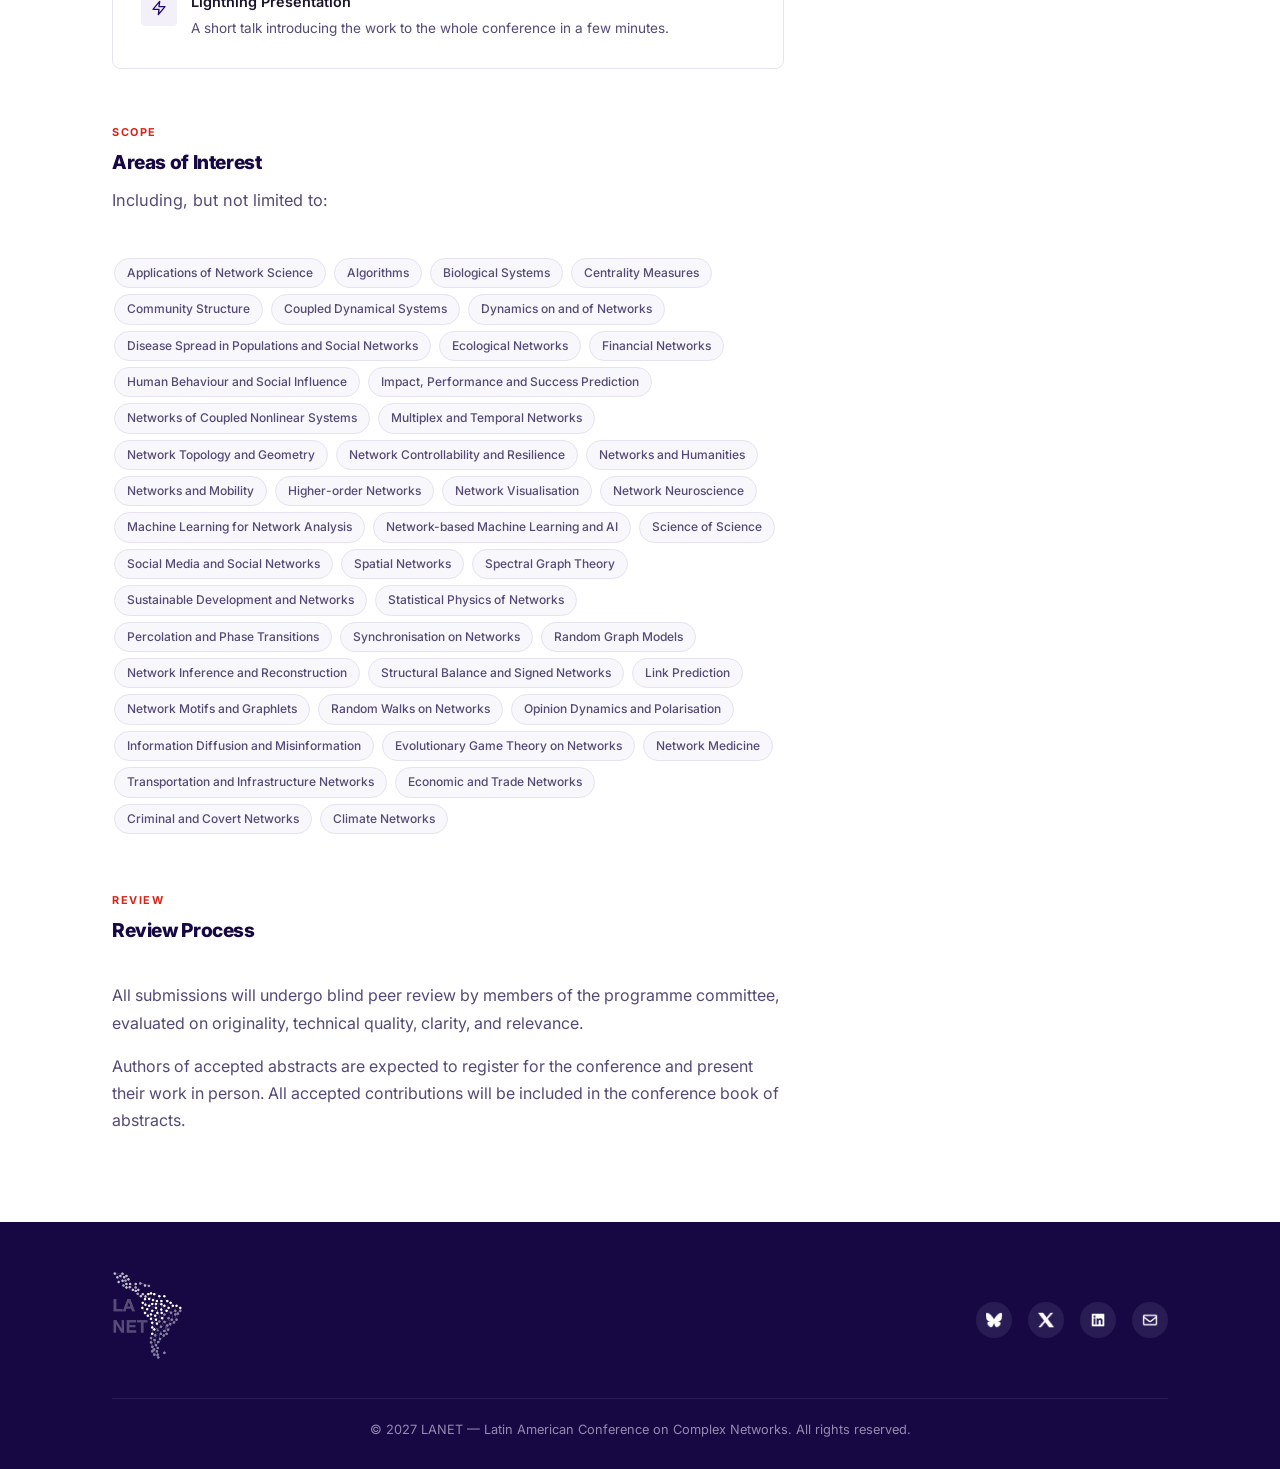
==== commit 545c2c03: "Animate the page hero with a drifting network A canvas behind the .page-hero title on every inner pa" ====
--- a/calls.html
+++ b/calls.html
@@ -4,6 +4,11 @@
   <meta charset="UTF-8" />
   <meta name="viewport" content="width=device-width, initial-scale=1.0" />
   <title>Calls — LANET 2027</title>
+  <link rel="icon" href="favicon.ico" sizes="any" />
+  <link rel="icon" href="Icons/favicon.svg" type="image/svg+xml" />
+  <link rel="icon" href="Icons/favicon-32.png" type="image/png" sizes="32x32" />
+  <link rel="icon" href="Icons/favicon-16.png" type="image/png" sizes="16x16" />
+  <link rel="apple-touch-icon" href="Icons/apple-touch-icon.png" />
   <link rel="stylesheet" href="style.css" />
 </head>
 <body>
@@ -34,6 +39,7 @@
   </header>
 
   <div class="page-hero">
+    <canvas class="hero-net" aria-hidden="true"></canvas>
     <div class="container">
       <h1 class="page-hero-title">Call for Contributions</h1>
       <p class="page-hero-lead">Submit your abstract to LANET 2027 &mdash; Porto Alegre, Brazil</p>
@@ -287,6 +293,7 @@
   </footer>
 
   <script src="script.js"></script>
+  <script src="hero-network.js"></script>
 
 </body>
 </html>
--- a/style.css
+++ b/style.css
@@ -436,6 +436,21 @@
   pointer-events: none;
 }
 
+/* Animated network canvas (hero-network.js). It sits below .page-hero::after
+   and below .container, which is already z-index:1, so the title stays on top.
+   The mask keeps it faint behind the text and lets it build up towards the
+   right, where the ::after highlight already sits. */
+.hero-net {
+  position: absolute;
+  inset: 0;
+  display: block;
+  width: 100%;
+  height: 100%;
+  pointer-events: none;
+  -webkit-mask-image: linear-gradient(to right, rgba(0,0,0,0.28), rgba(0,0,0,1) 58%);
+          mask-image: linear-gradient(to right, rgba(0,0,0,0.28), rgba(0,0,0,1) 58%);
+}
+
 .page-hero .container { position: relative; z-index: 1; }
 
 .page-hero-title {
@@ -507,21 +522,6 @@
   margin: 28px auto 0;
   border: 3px solid var(--navy);
 }
-
-.speaker-photo-placeholder {
-  width: 140px;
-  height: 140px;
-  border-radius: 50%;
-  background: var(--off-white);
-  display: flex;
-  align-items: center;
-  justify-content: center;
-  color: var(--border);
-  margin: 28px auto 0;
-  border: 3px dashed var(--border);
-}
-
-.speaker-photo-placeholder svg { width: 56px; height: 56px; }
 
 .speaker-body { padding: 20px; text-align: center; }
 .speaker-name { font-size: 1rem; font-weight: 700; color: var(--navy-dark); margin-bottom: 3px; }
@@ -815,6 +815,12 @@
 }
 .host-item img:hover { opacity: 1; }
 .host-item span { display: block; font-size: 0.8rem; color: var(--grey-text); max-width: 220px; }
+/* Logo sizing. Qualified by `.host-item img` so these beat the 88px above. */
+.host-item img.host-logo { height: 52px; max-width: 200px; object-fit: contain; }
+/* The Cátedra lockup is 5.3:1, far wider than the others; a slightly wider cap
+   lands it on the same drawn height as Constructor rather than well under it. */
+.host-item img.host-logo--wide { max-width: 220px; }
+.host-item img.host-logo--lg { height: 160px; max-width: none; }
 
 /* ── Sticky sidebar card ─────────────────────────────────────── */
 .sticky-card { position: sticky; top: 80px; }
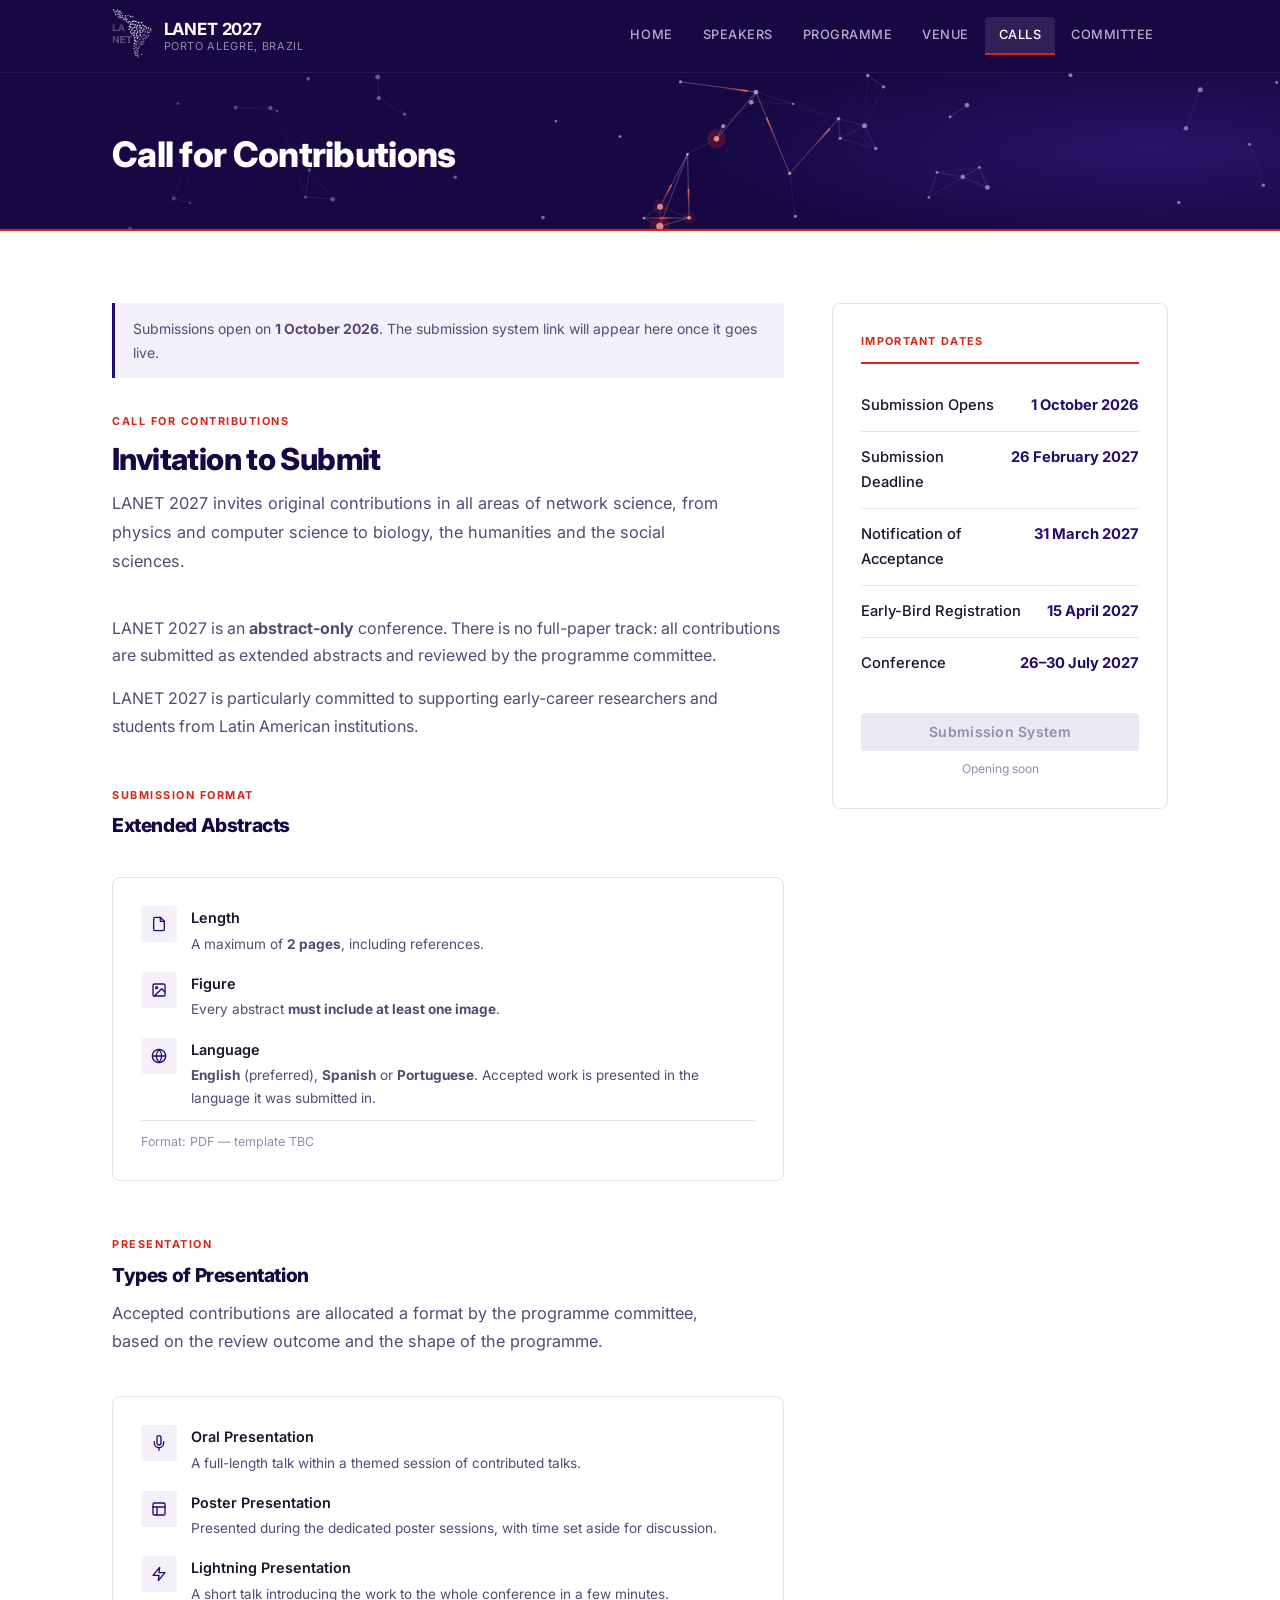
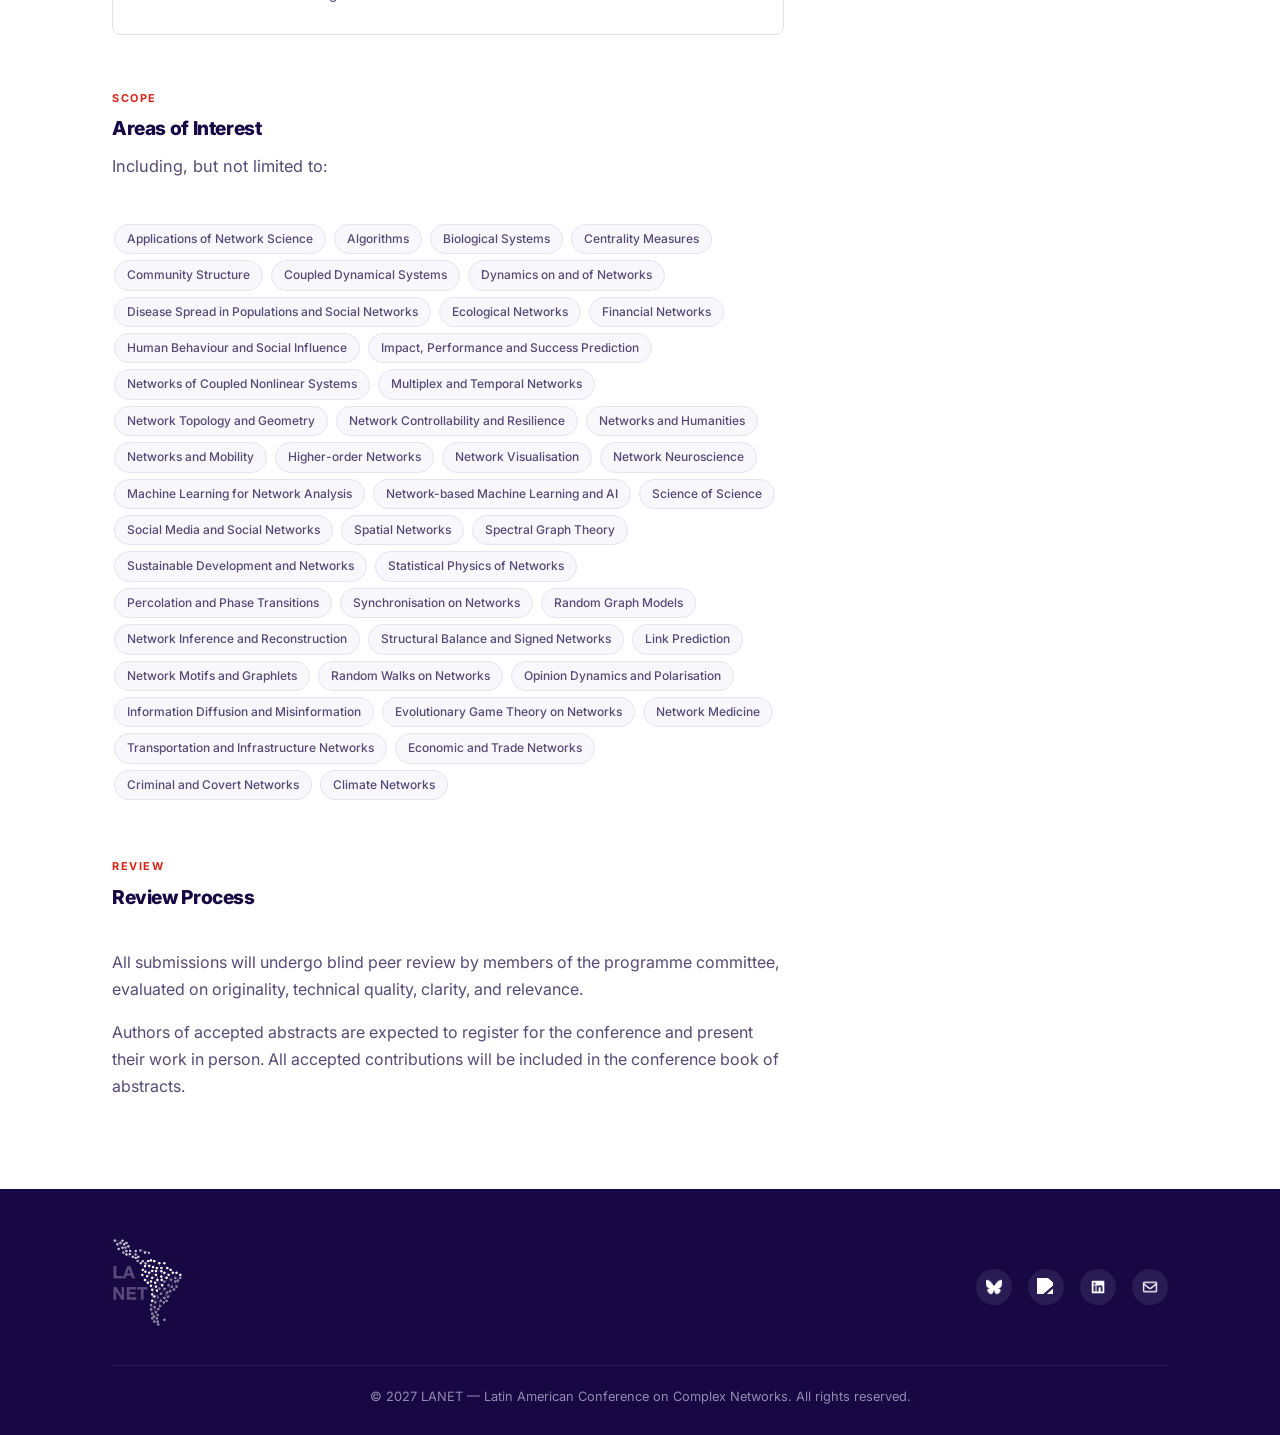
==== commit 0fdd111d: "Drop the subtitle under each inner page title Removes the .page-hero-lead line from all five inner p" ====
--- a/calls.html
+++ b/calls.html
@@ -42,7 +42,6 @@
     <canvas class="hero-net" aria-hidden="true"></canvas>
     <div class="container">
       <h1 class="page-hero-title">Call for Contributions</h1>
-      <p class="page-hero-lead">Submit your abstract to LANET 2027 &mdash; Porto Alegre, Brazil</p>
     </div>
   </div>
 
--- a/style.css
+++ b/style.css
@@ -458,12 +458,7 @@
   font-weight: 800;
   color: var(--white);
   letter-spacing: -0.02em;
-  margin-bottom: 8px;
-}
-
-.page-hero-lead {
-  font-size: 0.95rem;
-  color: var(--grey-mid);
+  margin-bottom: 0;
 }
 
 /* ── Cards ──────────────────────────────────────────────────── */
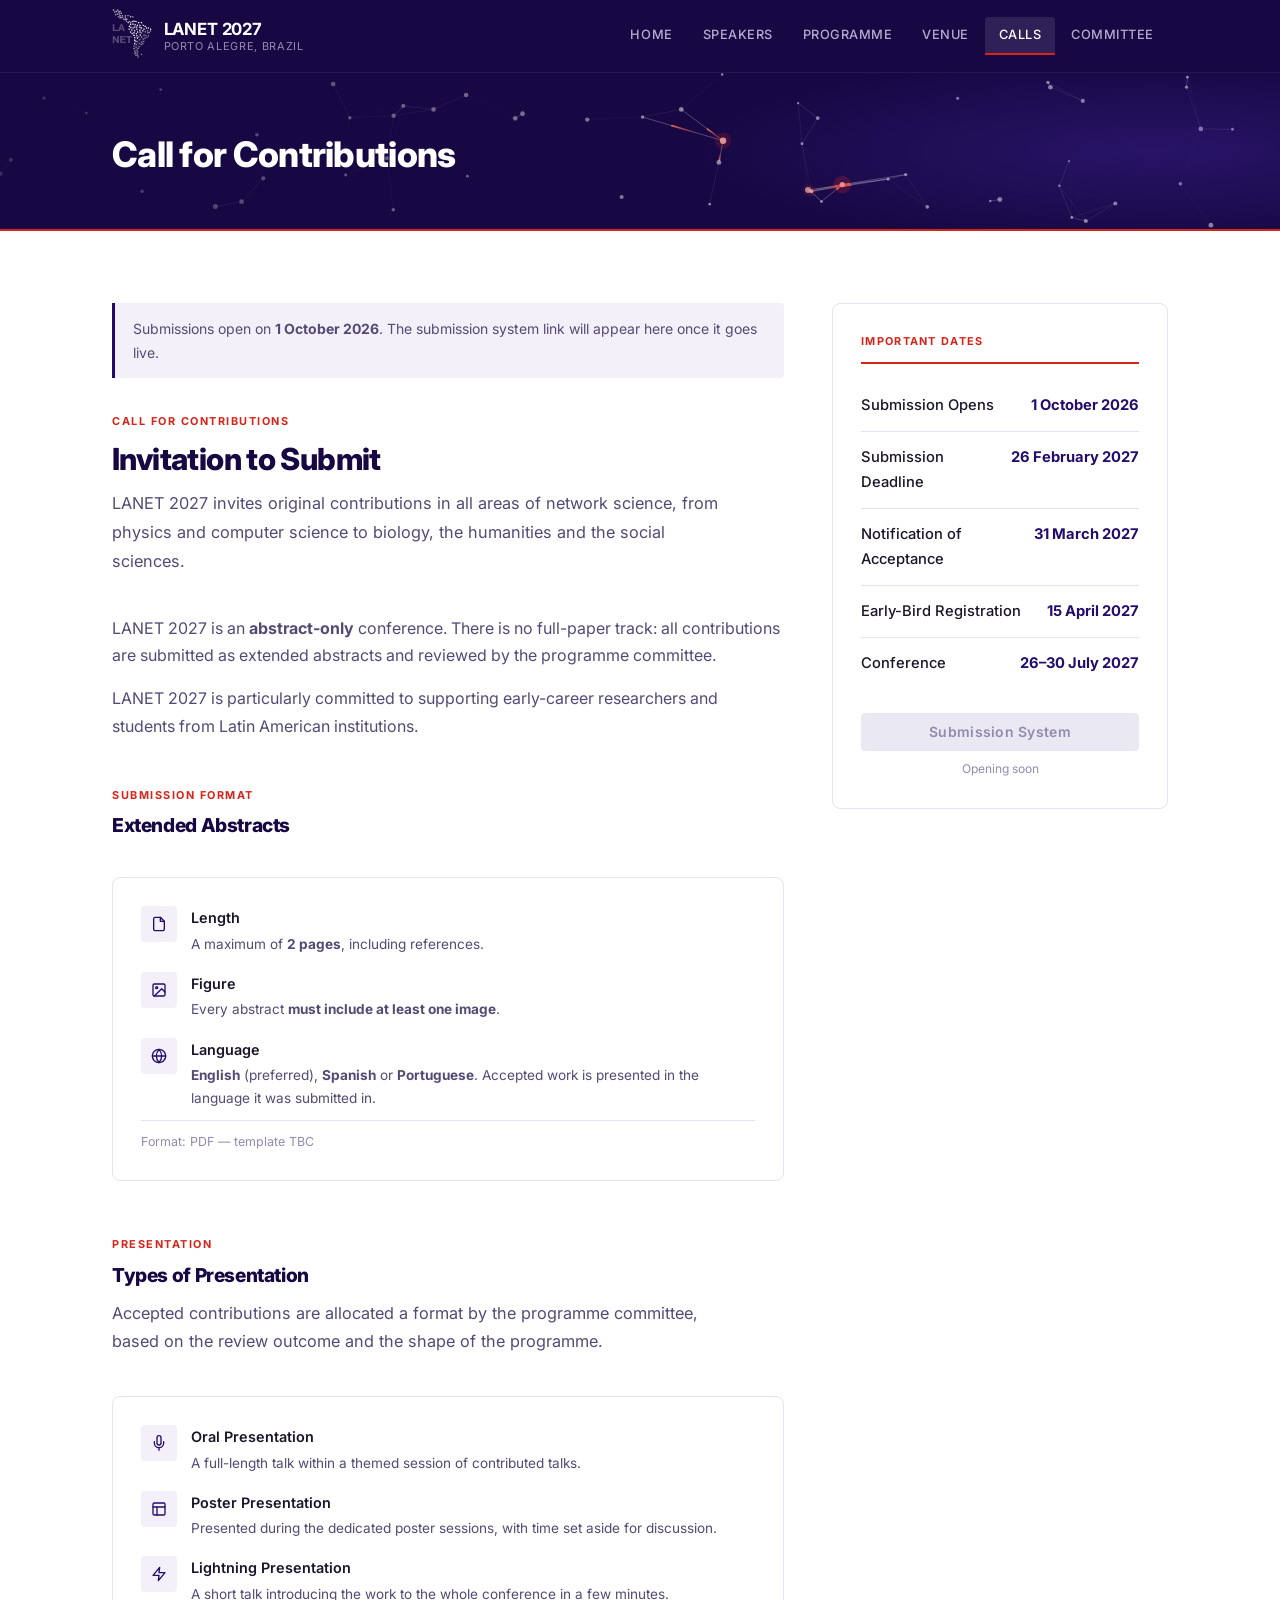
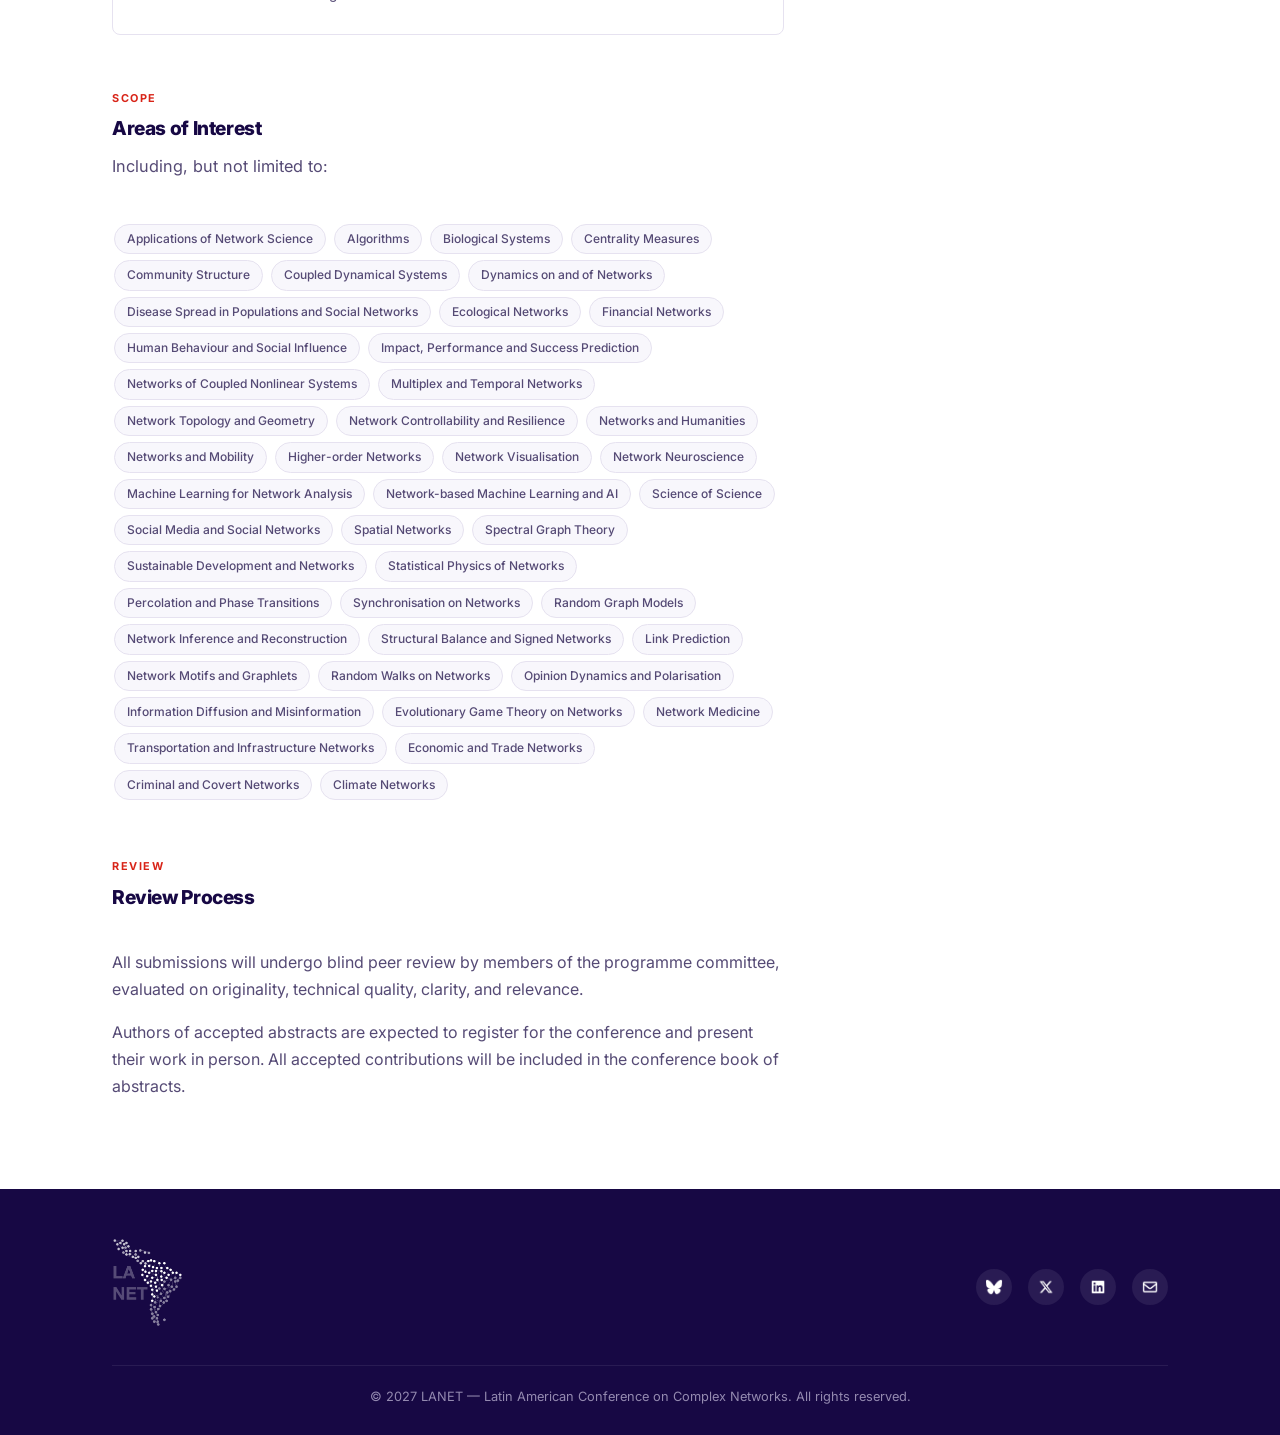
==== commit 4cd3e6da: "Footer: use the new X logo Points all six pages at Icons/x-twitter-brands-solid.png, replacing the x" ====
--- a/calls.html
+++ b/calls.html
@@ -275,7 +275,7 @@
             <img src="Icons/bluesky-brands-solid.png" alt="Bluesky" />
           </a>
           <a href="https://x.com/LanetConference" aria-label="X" target="_blank" rel="noopener">
-            <img src="Icons/x-brands-solid.png" alt="X" />
+            <img src="Icons/x-twitter-brands-solid.png" alt="X" />
           </a>
           <a href="https://www.linkedin.com/company/144654992/" aria-label="LinkedIn" target="_blank" rel="noopener">
             <img src="Icons/linkedin-brands-solid.png" alt="LinkedIn" />
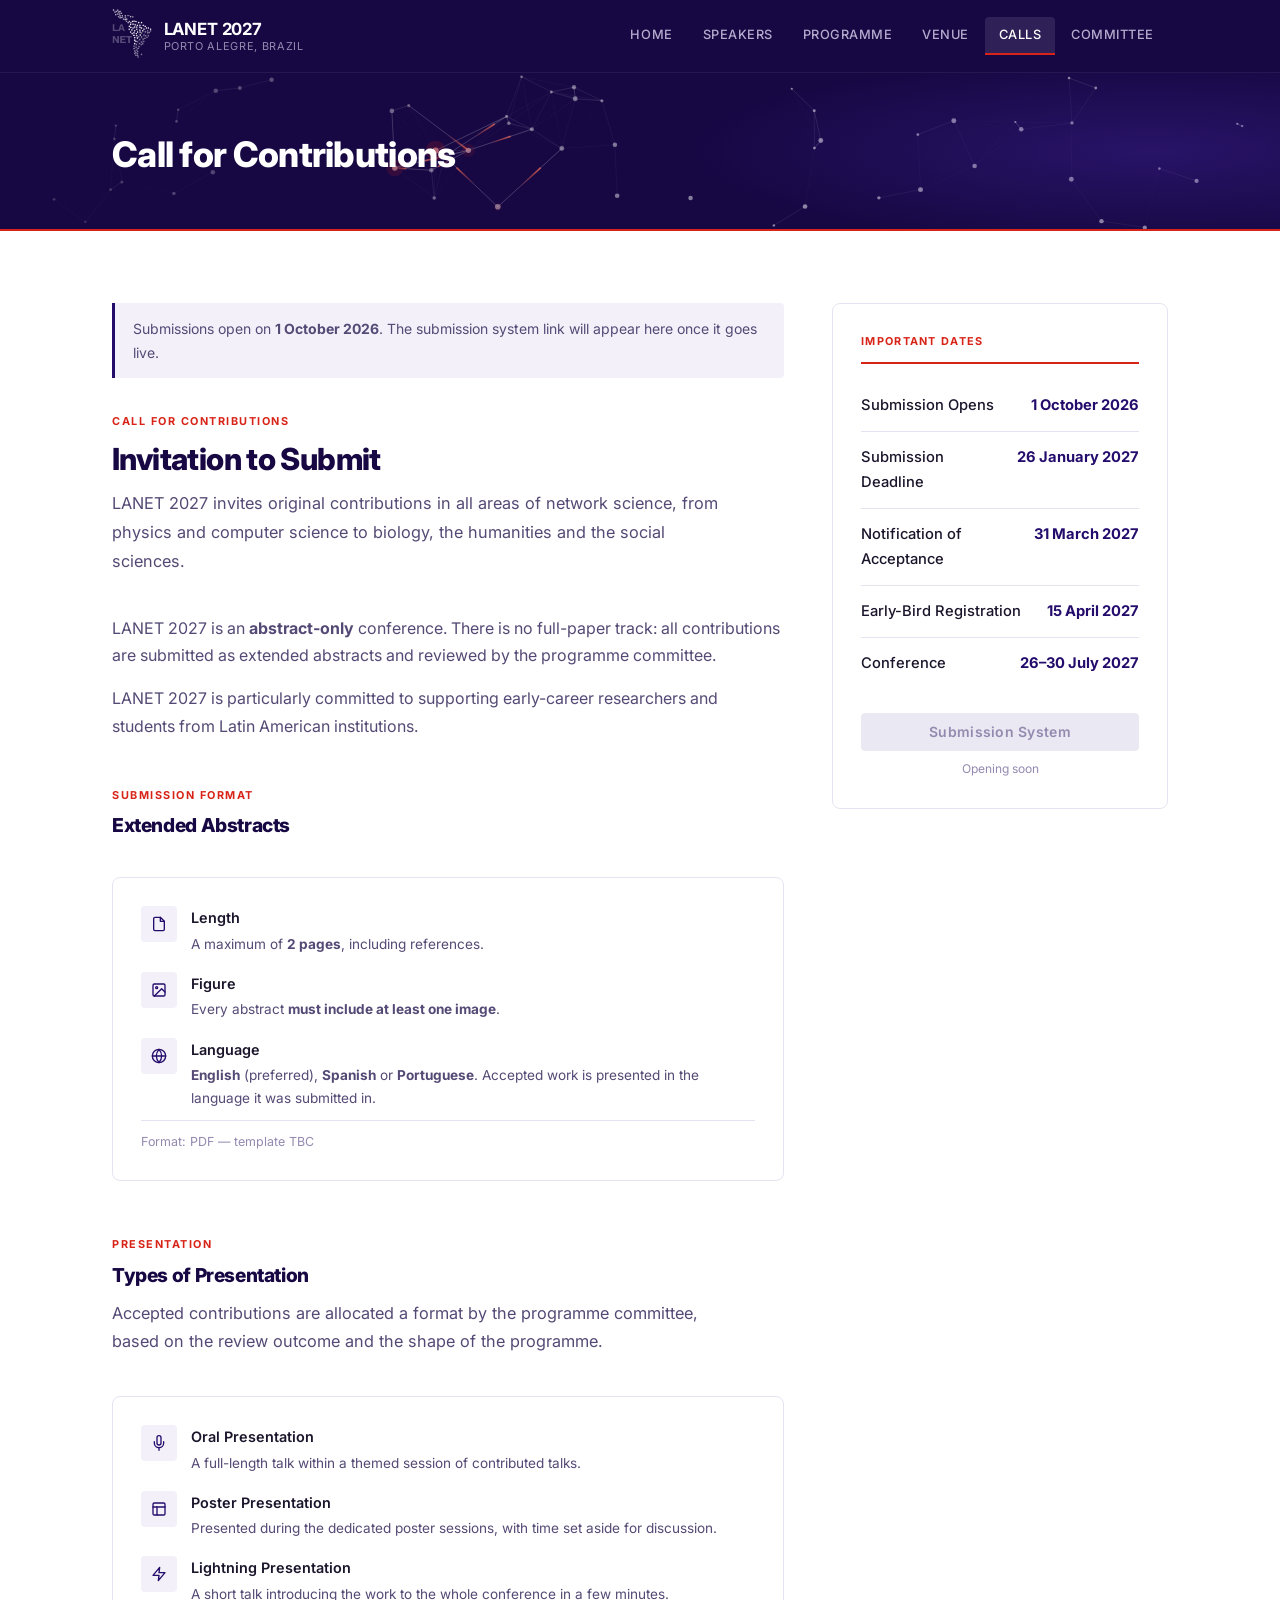
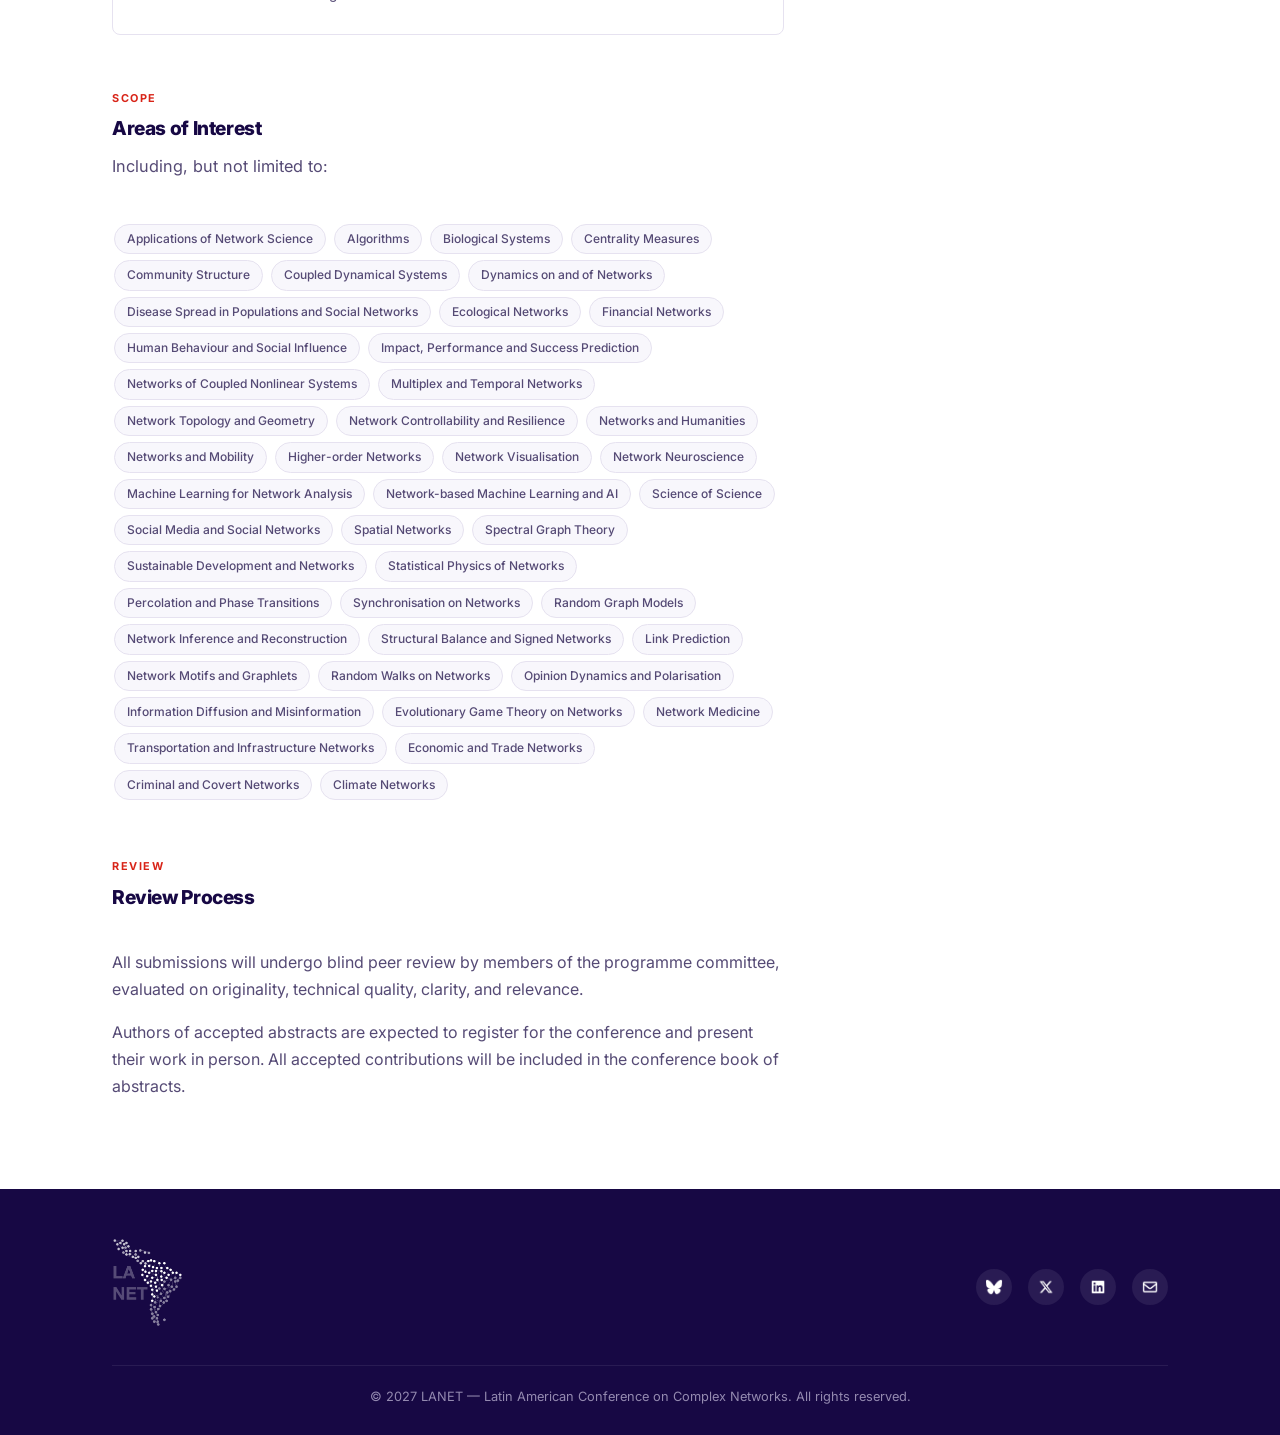
==== commit 1180180a: "Update calls.html" ====
--- a/calls.html
+++ b/calls.html
@@ -238,7 +238,7 @@
               </li>
               <li>
                 <span class="date-event">Submission Deadline</span>
-                <span class="date-val">26 February 2027</span>
+                <span class="date-val">26 January 2027</span>
               </li>
               <li>
                 <span class="date-event">Notification of Acceptance</span>
--- a/style.css
+++ b/style.css
@@ -572,6 +572,49 @@
 }
 .committee-name { font-size: 1rem; font-weight: 700; color: var(--navy-dark); margin-bottom: 3px; }
 .committee-affil { font-size: 0.83rem; color: var(--grey-text); line-height: 1.5; }
+
+/* Optional row of profile links, on committee cards under the affiliation and
+   on speaker cards under the talk title. On a committee card with a two-line
+   affiliation the text column outgrows the 100px photo, so a card with links
+   stands ~28px taller than one without; grid stretch keeps a row level. */
+.committee-social,
+.speaker-social {
+  display: flex;
+  gap: 4px;
+  margin-top: 8px;
+}
+
+/* Committee text is left-aligned, so pull the first chip back to the text
+   edge; speaker cards are centred, so the row centres instead. */
+.committee-social { margin-left: -5px; }
+.speaker-social   { justify-content: center; margin-top: 12px; }
+
+.committee-social a,
+.speaker-social a {
+  display: inline-flex;
+  align-items: center;
+  justify-content: center;
+  width: 26px;
+  height: 26px;
+  border-radius: 50%;
+  transition: background var(--ease);
+}
+.committee-social a:hover,
+.speaker-social a:hover { background: var(--red); }
+
+/* The source icons are a single flat colour, so brightness(0) flattens them
+   to black to tint with opacity, and invert(1) flips them white on hover. */
+.committee-social img,
+.speaker-social img {
+  width: 15px;
+  height: 15px;
+  object-fit: contain;
+  filter: brightness(0);
+  opacity: 0.42;
+  transition: opacity var(--ease), filter var(--ease);
+}
+.committee-social a:hover img,
+.speaker-social a:hover img { filter: brightness(0) invert(1); opacity: 1; }
 
 /* ── Programme at a glance (proportional timetable) ──────────── */
 .tt-wrap { overflow-x: auto; margin-bottom: 48px; padding-bottom: 4px; }
@@ -1109,6 +1152,7 @@
 
   /* Committee card */
   .committee-card { flex-direction: column; text-align: center; }
+  .committee-social { justify-content: center; margin-left: 0; }
 
   /* Footer */
   .footer-grid { flex-direction: column; align-items: center; gap: 20px; }
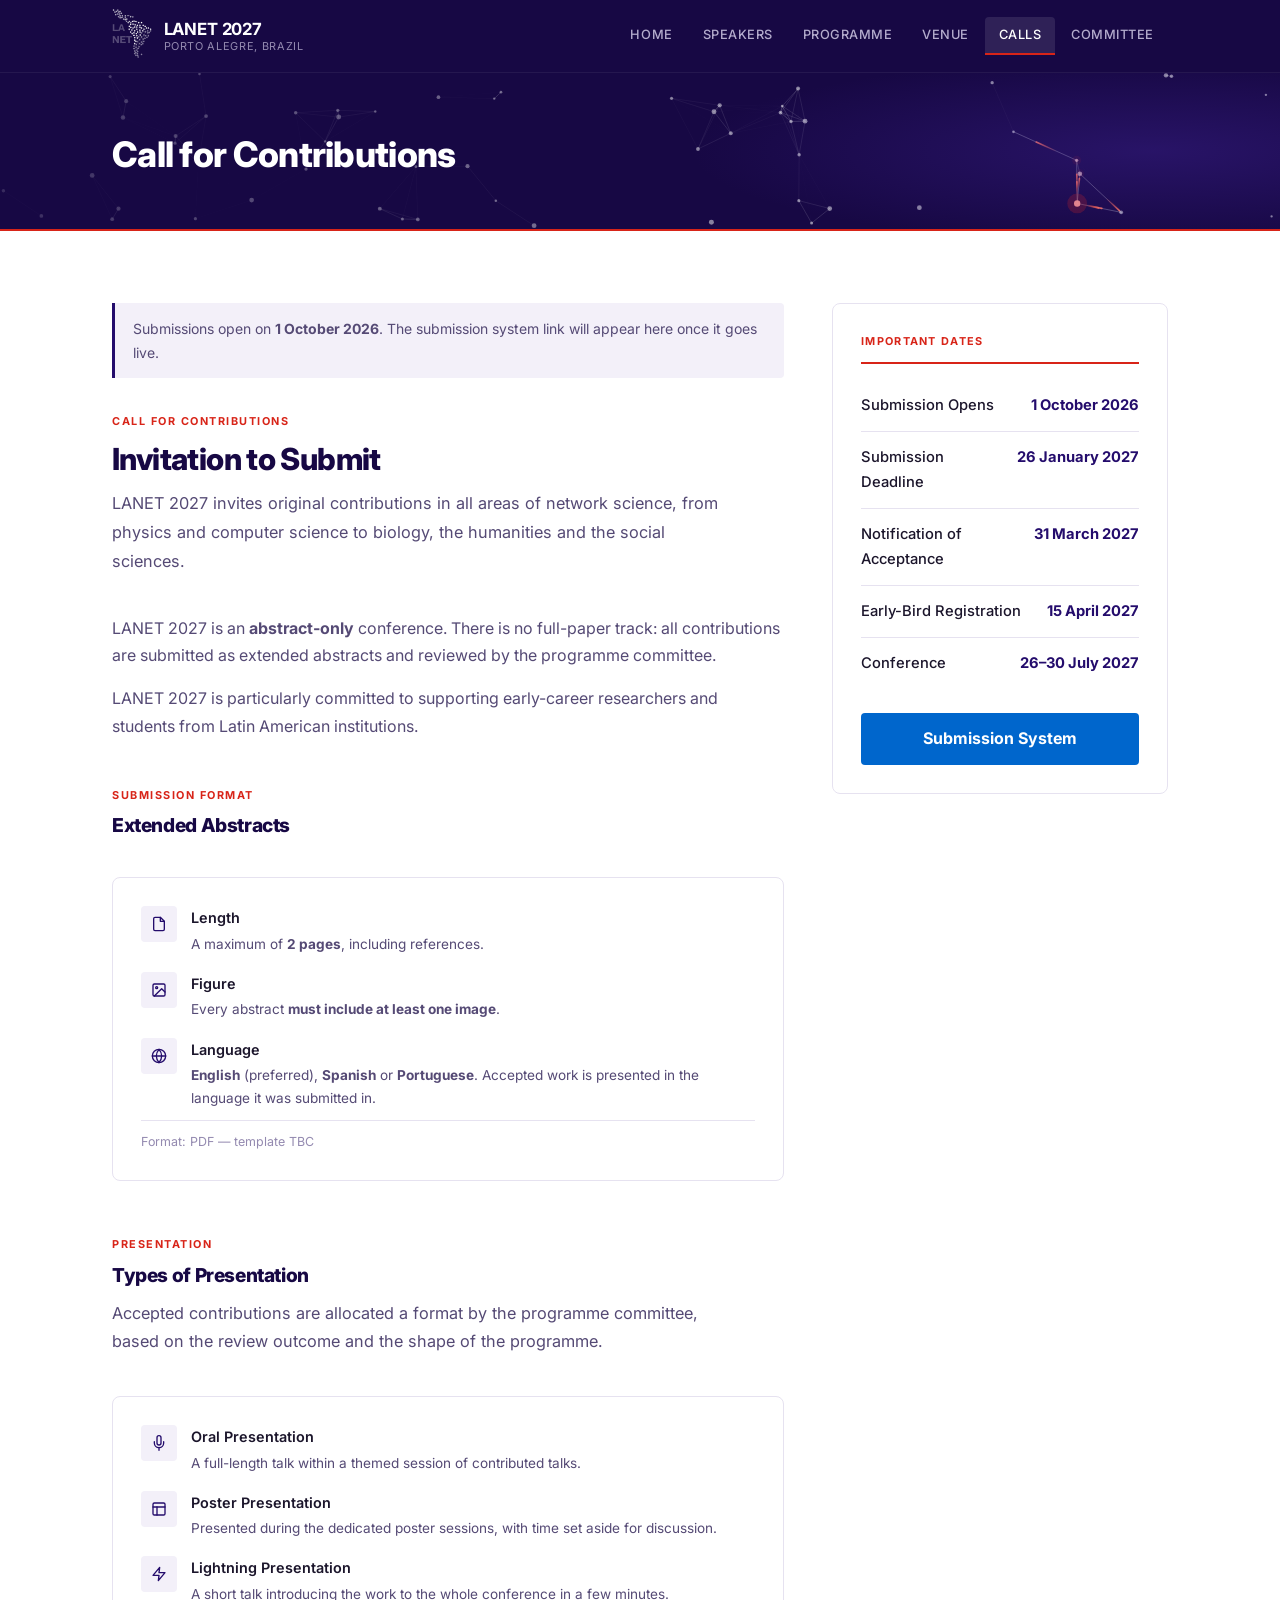
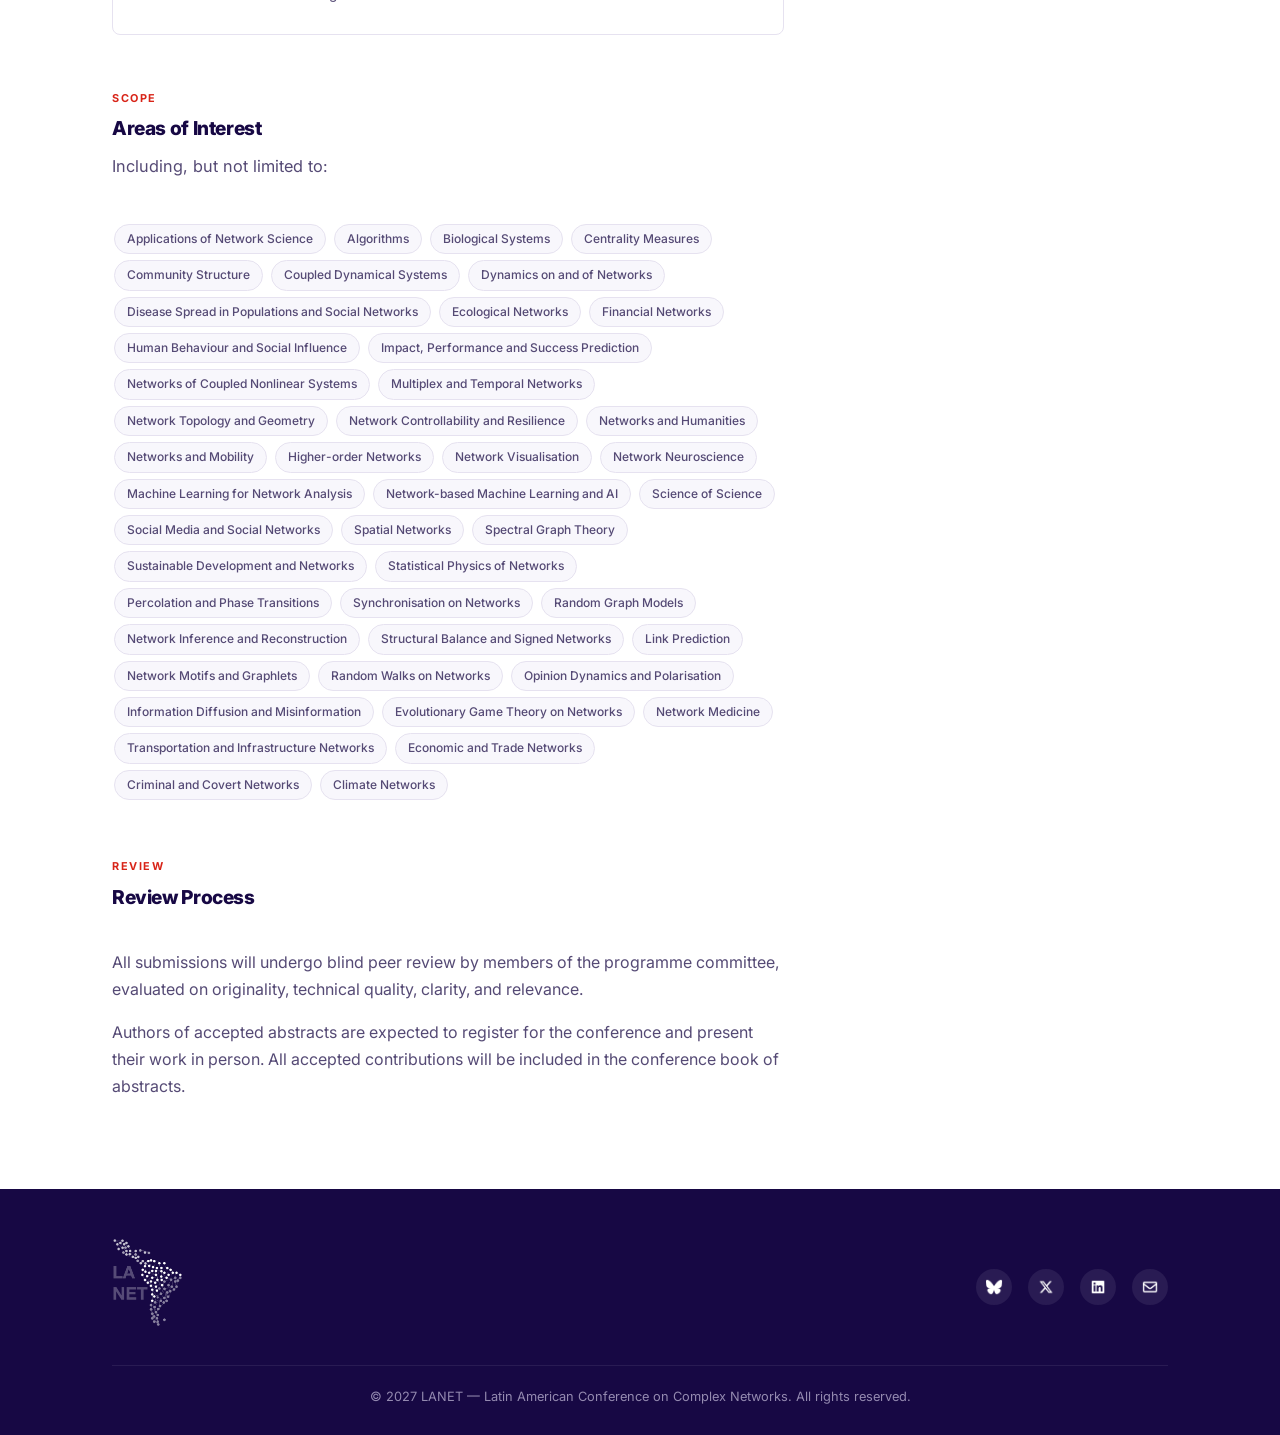
==== commit c415d502: "Updated submission button" ====
--- a/calls.html
+++ b/calls.html
@@ -254,8 +254,7 @@
               </li>
             </ul>
             <div style="margin-top:24px;">
-              <a class="btn btn-disabled btn--full">Submission System</a>
-              <p style="font-size:0.75rem; color:var(--grey-mid); text-align:center; margin-top:8px;">Opening soon</p>
+              <a href="https://cmt3.research.microsoft.com/LANET2027/" target="_blank" rel="noopener noreferrer" style="display: block; width: 100%; padding: 12px 20px; background-color: #0066cc; color: #ffffff; text-align: center; text-decoration: none; border-radius: 4px; font-weight: bold; box-sizing: border-box; cursor: pointer;">Submission System</a>
             </div>
           </div>
         </div>
--- a/style.css
+++ b/style.css
@@ -19,6 +19,11 @@
   --grey-mid:    #948AB0;
   --grey-text:   #554A75;
   --text:        #1B152B;
+  /* Sponsor tier labels. Both are darker than the literal metal so the small
+     uppercase type clears AA on white and on --off-white: bronze 5.8/5.5,
+     silver 5.0/4.7. A true silver would sit near 2.5 and fail. */
+  --bronze:      #8C5A2B;
+  --silver:      #66707E;
 
   --font: 'Inter', system-ui, -apple-system, sans-serif;
 
@@ -853,12 +858,30 @@
 }
 .host-item img:hover { opacity: 1; }
 .host-item span { display: block; font-size: 0.8rem; color: var(--grey-text); max-width: 220px; }
+
+/* ── Sponsor tiers ───────────────────────────────────────────── */
+/* One block per tier, each a label above a .host-row of logos, so further
+   tiers can be added by repeating the block. */
+.sponsor-tier + .sponsor-tier { margin-top: 44px; }
+.sponsor-tier .host-row { margin-top: 14px; }
+
+.sponsor-tier-title {
+  font-size: 0.72rem;
+  font-weight: 700;
+  letter-spacing: 0.12em;
+  text-transform: uppercase;
+}
+.sponsor-tier-title--silver { color: var(--silver); }
+.sponsor-tier-title--bronze { color: var(--bronze); }
 /* Logo sizing. Qualified by `.host-item img` so these beat the 88px above. */
 .host-item img.host-logo { height: 52px; max-width: 200px; object-fit: contain; }
 /* The Cátedra lockup is 5.3:1, far wider than the others; a slightly wider cap
    lands it on the same drawn height as Constructor rather than well under it. */
 .host-item img.host-logo--wide { max-width: 220px; }
 .host-item img.host-logo--lg { height: 160px; max-width: none; }
+/* Silver draws larger than bronze so the tiers read as a hierarchy: 219x64
+   against 200x51. Must follow .host-logo -- same specificity, later wins. */
+.host-item img.host-logo--silver { height: 64px; max-width: 240px; }
 
 /* ── Sticky sidebar card ─────────────────────────────────────── */
 .sticky-card { position: sticky; top: 80px; }
